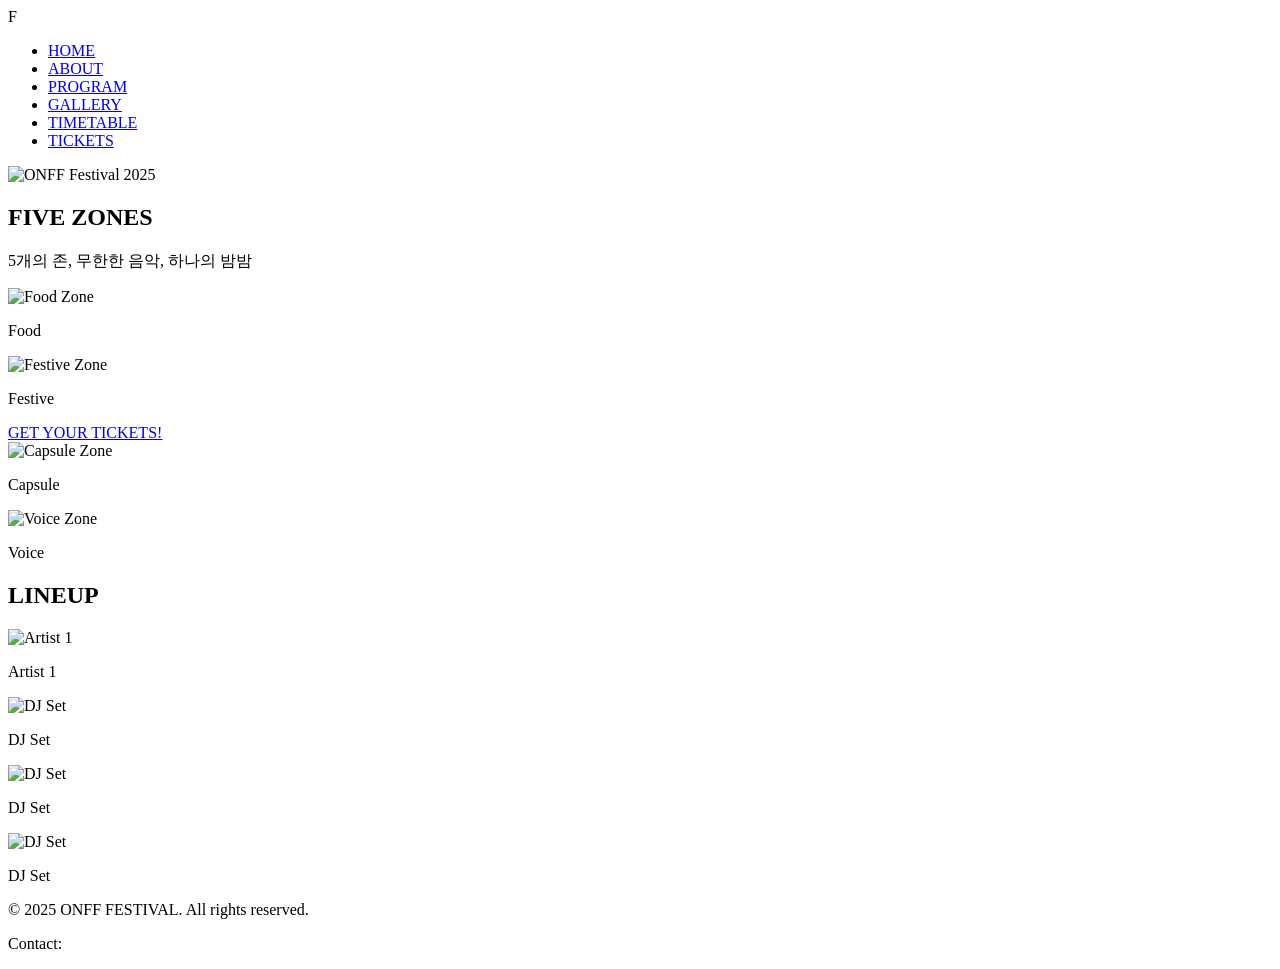
==== index.html @ 1d5b01be "Add files via upload" ====
F<!DOCTYPE html>
<html lang="ko">
<head>
    <meta charset="UTF-8">
    <meta name="viewport" content="width=device-width, initial-scale=1.0">
    <title>2025 ONFF FESTIVAL</title>
    <link rel="stylesheet" href="styles.css">
</head>
<body>
    <!-- Navigation Bar -->
    <nav class="navbar">
        <div class="nav-container">
            <ul class="nav-menu">
                <li><a href="index.html" class="nav-link active">HOME</a></li>
                <li><a href="about.html" class="nav-link">ABOUT</a></li>
                <li><a href="lineup.html" class="nav-link">PROGRAM</a></li>
                <li><a href="gallery.html" class="nav-link">GALLERY</a></li>
                <li><a href="timetable.html" class="nav-link">TIMETABLE</a></li>
                <li><a href="tickets.html" class="nav-link">TICKETS</a></li>
            </ul>
        </div>
    </nav>

    <!-- Hero Section with Big Illustration -->
    <section class="hero-new">
        <div class="hero-background">
            <img src="main-hero.png" alt="ONFF Festival 2025" class="hero-main-image">
        </div>
    </section>

    <!-- Five Zones Section -->
    <section class="five-zones">
        <div class="zones-container">
            <h2 class="zones-title">FIVE ZONES</h2>
            <p class="zones-subtitle">5개의 존, 무한한 음악, 하나의 밤밤</p>
            
            <div class="zones-grid">
                <div class="zone-item">
                    <div class="zone-icon">
                        <img src="images/zone-food.png" alt="Food Zone" class="zone-img">
                    </div>
                    <p class="zone-label">Food</p>
                </div>

                <div class="zone-item">
                    <div class="zone-icon">
                        <img src="images/zone-festive.png" alt="Festive Zone" class="zone-img">
                    </div>
                    <p class="zone-label">Festive</p>
                </div>

                <div class="zone-cta">
                    <a href="tickets.html" class="zone-button">GET YOUR TICKETS!</a>
                </div>

                <div class="zone-item">
                    <div class="zone-icon">
                        <img src="images/zone-capsule.png" alt="Capsule Zone" class="zone-img">
                    </div>
                    <p class="zone-label">Capsule</p>
                </div>

                <div class="zone-item">
                    <div class="zone-icon">
                        <img src="images/zone-voice.png" alt="Voice Zone" class="zone-img">
                    </div>
                    <p class="zone-label">Voice</p>
                </div>
            </div>
        </div>
    </section>

    <!-- Lineup Section -->
    <section class="lineup">
        <div class="lineup-container">
            <h2 class="lineup-title">LINEUP</h2>
            <div class="lineup-grid">
                <div class="lineup-card pink">
                    <div class="card-icon">
                        <img src="images/artist1.png" alt="Artist 1" class="lineup-img">
                    </div>
                    <p class="card-label">Artist 1</p>
                </div>
                
                <div class="lineup-card pink">
                    <div class="card-icon">
                        <img src="images/djset1.png" alt="DJ Set" class="lineup-img">
                    </div>
                    <p class="card-label">DJ Set</p>
                </div>
                
                <div class="lineup-card lime">
                    <div class="card-icon">
                        <img src="images/djset2.png" alt="DJ Set" class="lineup-img">
                    </div>
                    <p class="card-label">DJ Set</p>
                </div>
                
                <div class="lineup-card lime">
                    <div class="card-icon">
                        <img src="images/djset3.png" alt="DJ Set" class="lineup-img">
                    </div>
                    <p class="card-label">DJ Set</p>
                </div>
            </div>
        </div>
    </section>

    <footer class="footer">
        <div class="footer-content">
            <p>&copy; 2025 ONFF FESTIVAL. All rights reserved.</p>
            <p>Contact: <a href="/cdn-cgi/l/email-protection" class="__cf_email__" data-cfemail="afc6c1c9c0efc0c1c9c982c9cad
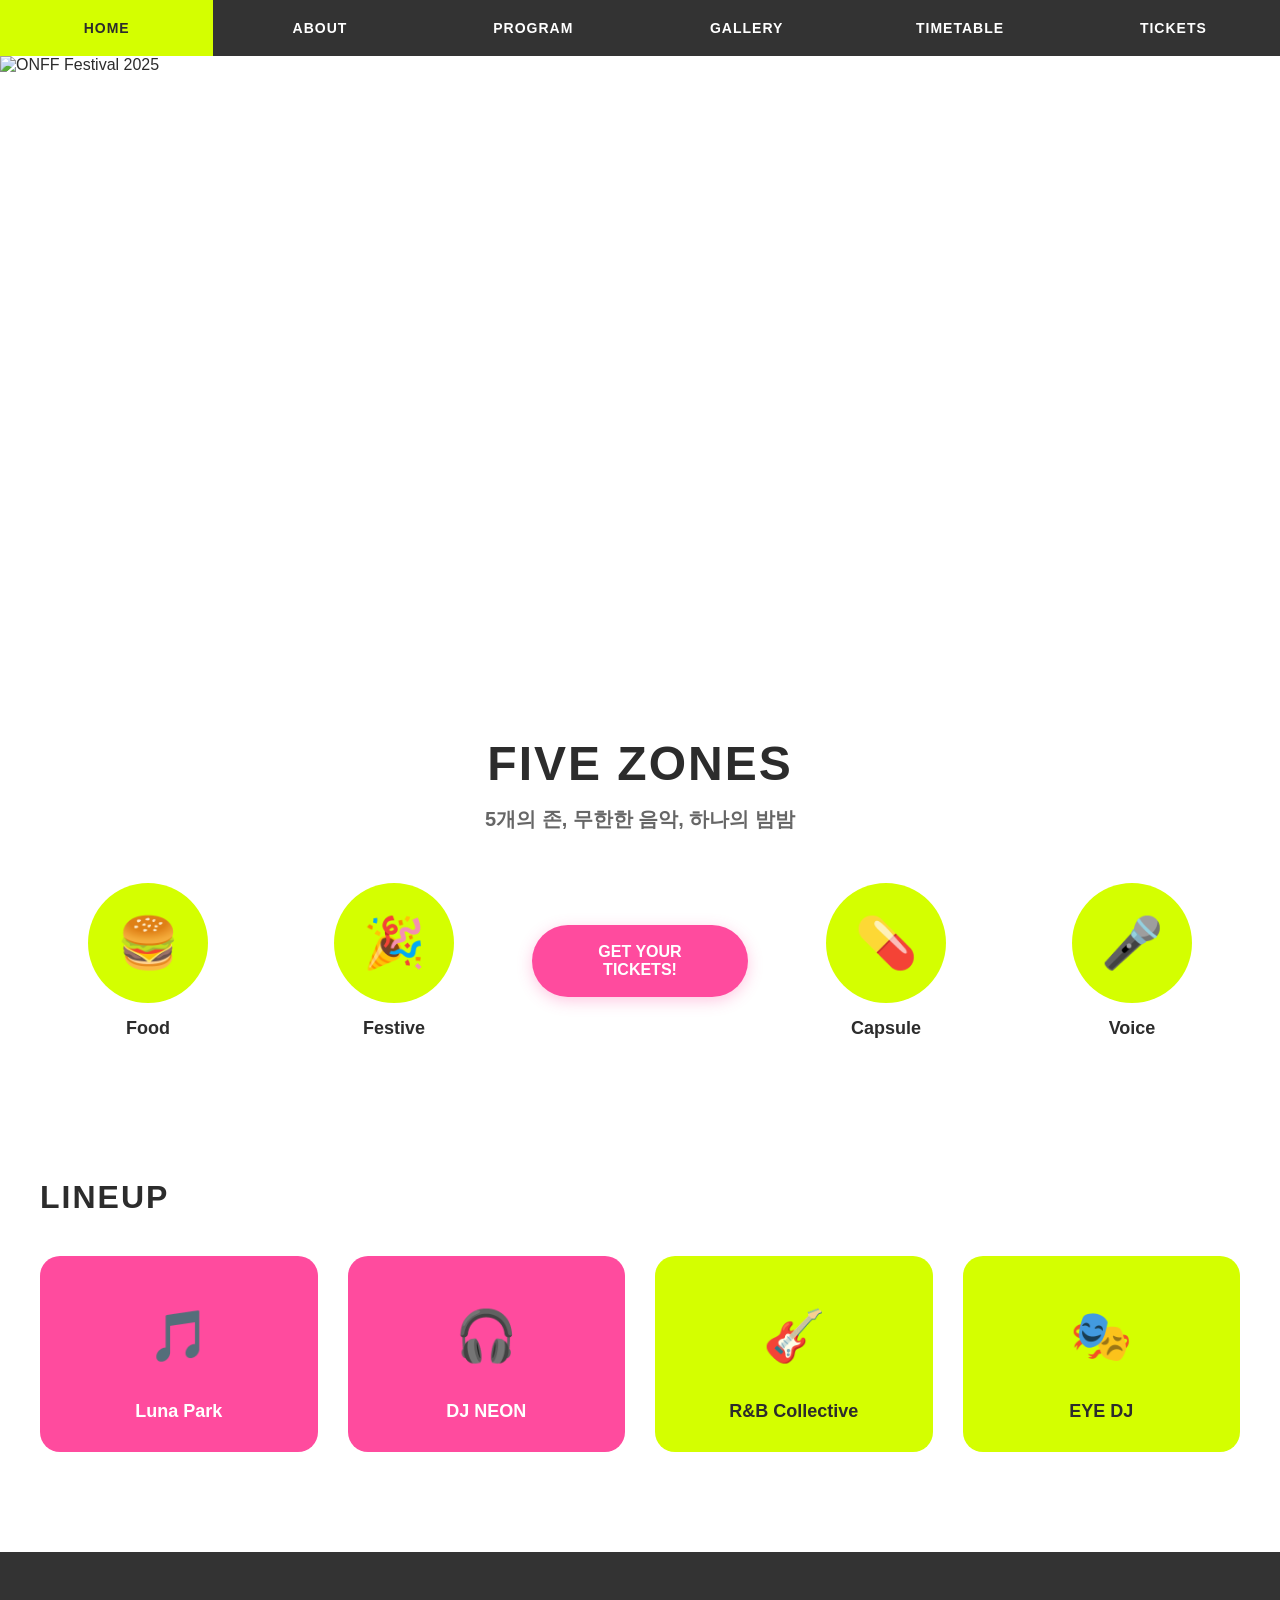
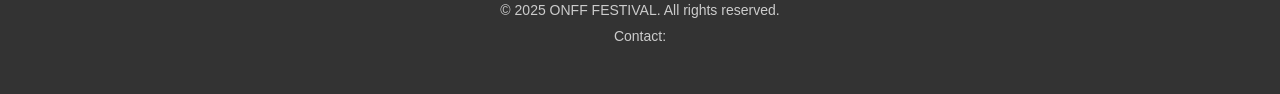
==== commit f21f65b2: "Add files via upload" ====
--- a/index.html
+++ b/index.html
@@ -1,8 +1,8 @@
-F<!DOCTYPE html>
+<!DOCTYPE html>
 <html lang="ko">
 <head>
     <meta charset="UTF-8">
-    <meta name="viewport" content="width=device-width, initial-scale=1.0">
+    <meta name="viewport" content="width=1200, user-scalable=yes">
     <title>2025 ONFF FESTIVAL</title>
     <link rel="stylesheet" href="styles.css">
 </head>
@@ -24,7 +24,7 @@
     <!-- Hero Section with Big Illustration -->
     <section class="hero-new">
         <div class="hero-background">
-            <img src="main-hero.png" alt="ONFF Festival 2025" class="hero-main-image">
+            <img src="images/main-hero.png" alt="ONFF Festival 2025" class="hero-main-image">
         </div>
     </section>
 
@@ -36,16 +36,12 @@
             
             <div class="zones-grid">
                 <div class="zone-item">
-                    <div class="zone-icon">
-                        <img src="images/zone-food.png" alt="Food Zone" class="zone-img">
-                    </div>
+                    <div class="zone-icon-emoji">🍔</div>
                     <p class="zone-label">Food</p>
                 </div>
 
                 <div class="zone-item">
-                    <div class="zone-icon">
-                        <img src="images/zone-festive.png" alt="Festive Zone" class="zone-img">
-                    </div>
+                    <div class="zone-icon-emoji">🎉</div>
                     <p class="zone-label">Festive</p>
                 </div>
 
@@ -54,16 +50,12 @@
                 </div>
 
                 <div class="zone-item">
-                    <div class="zone-icon">
-                        <img src="images/zone-capsule.png" alt="Capsule Zone" class="zone-img">
-                    </div>
+                    <div class="zone-icon-emoji">💊</div>
                     <p class="zone-label">Capsule</p>
                 </div>
 
                 <div class="zone-item">
-                    <div class="zone-icon">
-                        <img src="images/zone-voice.png" alt="Voice Zone" class="zone-img">
-                    </div>
+                    <div class="zone-icon-emoji">🎤</div>
                     <p class="zone-label">Voice</p>
                 </div>
             </div>
@@ -76,31 +68,23 @@
             <h2 class="lineup-title">LINEUP</h2>
             <div class="lineup-grid">
                 <div class="lineup-card pink">
-                    <div class="card-icon">
-                        <img src="images/artist1.png" alt="Artist 1" class="lineup-img">
-                    </div>
-                    <p class="card-label">Artist 1</p>
+                    <div class="card-icon-text">🎵</div>
+                    <p class="card-label">Luna Park</p>
                 </div>
                 
                 <div class="lineup-card pink">
-                    <div class="card-icon">
-                        <img src="images/djset1.png" alt="DJ Set" class="lineup-img">
-                    </div>
-                    <p class="card-label">DJ Set</p>
+                    <div class="card-icon-text">🎧</div>
+                    <p class="card-label">DJ NEON</p>
                 </div>
                 
                 <div class="lineup-card lime">
-                    <div class="card-icon">
-                        <img src="images/djset2.png" alt="DJ Set" class="lineup-img">
-                    </div>
-                    <p class="card-label">DJ Set</p>
+                    <div class="card-icon-text">🎸</div>
+                    <p class="card-label">R&B Collective</p>
                 </div>
                 
                 <div class="lineup-card lime">
-                    <div class="card-icon">
-                        <img src="images/djset3.png" alt="DJ Set" class="lineup-img">
-                    </div>
-                    <p class="card-label">DJ Set</p>
+                    <div class="card-icon-text">🎭</div>
+                    <p class="card-label">EYE DJ</p>
                 </div>
             </div>
         </div>
--- a/styles.css
+++ b/styles.css
@@ -0,0 +1,1343 @@
+* {
+    margin: 0;
+    padding: 0;
+    box-sizing: border-box;
+}
+
+html {
+    overflow-x: auto;
+    overflow-y: auto;
+}
+
+:root {
+    --lime-green: #D4FF00;
+    --hot-pink: #FF4B9E;
+    --dark-bg: #3a3a3a;
+    --black: #2c2c2c;
+    --white: #ffffff;
+    --gray: #f8f8f8;
+    --nav-dark: #333333;
+}
+
+body {
+    font-family: 'Arial', sans-serif;
+    background-color: #ebebeb;
+    color: var(--black);
+}
+
+/* Navigation Bar */
+.navbar {
+    background-color: var(--nav-dark);
+    padding: 0;
+    position: sticky;
+    top: 0;
+    z-index: 1000;
+}
+
+.nav-container {
+    max-width: 1400px;
+    margin: 0 auto;
+}
+
+.nav-menu {
+    display: flex;
+    list-style: none;
+    justify-content: center;
+    gap: 0;
+    flex-wrap: nowrap;
+}
+
+.nav-menu li {
+    flex: 1;
+    text-align: center;
+    white-space: nowrap;
+}
+
+.nav-link {
+    display: block;
+    color: var(--white);
+    text-decoration: none;
+    padding: 20px 30px;
+    font-weight: 600;
+    font-size: 14px;
+    letter-spacing: 1px;
+    transition: all 0.3s ease;
+    background-color: var(--nav-dark);
+}
+
+.nav-link:hover {
+    background-color: var(--dark-bg);
+}
+
+.nav-link.active {
+    background-color: var(--lime-green);
+    color: var(--black);
+}
+
+/* Hero Section */
+.hero {
+    background-color: var(--white);
+    padding: 80px 40px;
+}
+
+/* New Hero Section with Big Illustration */
+.hero-new {
+    width: 100%;
+    min-height: 600px;
+    background-color: var(--white);
+    position: relative;
+    overflow: hidden;
+}
+
+.hero-background {
+    width: 100%;
+    height: 100%;
+    display: flex;
+    align-items: center;
+    justify-content: center;
+}
+
+.hero-main-image {
+    width: 100%;
+    height: auto;
+    max-height: 800px;
+    object-fit: cover;
+    display: block;
+}
+
+/* Five Zones Section */
+.five-zones {
+    background-color: var(--white);
+    padding: 80px 40px;
+}
+
+.zones-container {
+    max-width: 1200px;
+    margin: 0 auto;
+    text-align: center;
+}
+
+.zones-title {
+    font-size: 48px;
+    font-weight: 900;
+    color: var(--black);
+    margin-bottom: 15px;
+    text-transform: uppercase;
+    letter-spacing: 2px;
+}
+
+.zones-subtitle {
+    font-size: 20px;
+    color: #666;
+    margin-bottom: 50px;
+    font-weight: 600;
+}
+
+.zones-grid {
+    display: grid;
+    grid-template-columns: repeat(5, 1fr);
+    gap: 30px;
+    align-items: center;
+}
+
+.zone-item {
+    display: flex;
+    flex-direction: column;
+    align-items: center;
+    gap: 15px;
+}
+
+.zone-icon {
+    width: 120px;
+    height: 120px;
+    background-color: var(--lime-green);
+    border-radius: 50%;
+    display: flex;
+    align-items: center;
+    justify-content: center;
+    padding: 20px;
+    transition: transform 0.3s ease;
+}
+
+.zone-icon:hover {
+    transform: scale(1.1);
+}
+
+.zone-icon-emoji {
+    width: 120px;
+    height: 120px;
+    background-color: var(--lime-green);
+    border-radius: 50%;
+    display: flex;
+    align-items: center;
+    justify-content: center;
+    font-size: 50px;
+    transition: transform 0.3s ease;
+}
+
+.zone-icon-emoji:hover {
+    transform: scale(1.1) rotate(10deg);
+}
+
+.zone-img {
+    width: 100%;
+    height: 100%;
+    object-fit: contain;
+}
+
+.zone-label {
+    font-size: 18px;
+    font-weight: 700;
+    color: var(--black);
+    text-transform: capitalize;
+}
+
+.zone-cta {
+    display: flex;
+    align-items: center;
+    justify-content: center;
+}
+
+.zone-button {
+    background-color: var(--hot-pink);
+    color: var(--white);
+    padding: 18px 35px;
+    border-radius: 50px;
+    font-size: 16px;
+    font-weight: 800;
+    text-transform: uppercase;
+    text-decoration: none;
+    transition: all 0.3s ease;
+    box-shadow: 0 4px 15px rgba(255, 75, 158, 0.3);
+}
+
+.zone-button:hover {
+    background-color: #ff3388;
+    transform: translateY(-3px);
+    box-shadow: 0 6px 20px rgba(255, 75, 158, 0.4);
+}
+
+.hero-container {
+    max-width: 1400px;
+    margin: 0 auto;
+    display: grid;
+    grid-template-columns: 1fr 1fr;
+    gap: 60px;
+    align-items: start;
+}
+
+.hero-content {
+    padding-right: 40px;
+}
+
+.hero-title {
+    font-size: 72px;
+    font-weight: 900;
+    color: var(--lime-green);
+    line-height: 1.1;
+    margin-bottom: 30px;
+    text-transform: uppercase;
+    letter-spacing: -2px;
+}
+
+.hero-description {
+    font-size: 16px;
+    line-height: 1.8;
+    color: #888;
+    max-width: 500px;
+}
+
+.hero-poster {
+    display: flex;
+    flex-direction: column;
+    gap: 20px;
+}
+
+.poster-card {
+    background-color: var(--hot-pink);
+    border-radius: 20px;
+    padding: 40px;
+    display: flex;
+    flex-direction: column;
+    align-items: center;
+    gap: 20px;
+}
+
+.poster-image {
+    width: 150px;
+    height: 150px;
+    display: flex;
+    align-items: center;
+    justify-content: center;
+}
+
+.poster-img {
+    width: 100%;
+    height: 100%;
+    object-fit: contain;
+}
+
+.poster-text {
+    text-align: center;
+    color: var(--white);
+}
+
+.poster-date {
+    font-size: 16px;
+    line-height: 1.6;
+    font-weight: 600;
+}
+
+.ticket-button {
+    background-color: var(--hot-pink);
+    color: var(--white);
+    border: none;
+    padding: 18px 40px;
+    border-radius: 50px;
+    font-size: 14px;
+    font-weight: 700;
+    cursor: pointer;
+    transition: all 0.3s ease;
+    text-transform: uppercase;
+    letter-spacing: 0.5px;
+    box-shadow: 0 4px 15px rgba(255, 75, 158, 0.3);
+}
+
+.ticket-button:hover {
+    background-color: #ff3388;
+    transform: translateY(-2px);
+    box-shadow: 0 6px 20px rgba(255, 75, 158, 0.4);
+}
+
+/* Lineup Section */
+.lineup {
+    background-color: var(--white);
+    padding: 60px 40px 100px;
+}
+
+.lineup-container {
+    max-width: 1400px;
+    margin: 0 auto;
+}
+
+.lineup-title {
+    font-size: 32px;
+    font-weight: 900;
+    color: var(--black);
+    margin-bottom: 40px;
+    text-transform: uppercase;
+    letter-spacing: 2px;
+}
+
+.lineup-grid {
+    display: grid;
+    grid-template-columns: repeat(4, 1fr);
+    gap: 30px;
+}
+
+.lineup-card {
+    border-radius: 20px;
+    padding: 30px 25px;
+    display: flex;
+    flex-direction: column;
+    align-items: center;
+    gap: 15px;
+    transition: transform 0.3s ease;
+    cursor: pointer;
+}
+
+.lineup-card:hover {
+    transform: translateY(-10px);
+}
+
+.lineup-card.pink {
+    background-color: var(--hot-pink);
+}
+
+.lineup-card.lime {
+    background-color: var(--lime-green);
+}
+
+.card-icon {
+    width: 100px;
+    height: 100px;
+    display: flex;
+    align-items: center;
+    justify-content: center;
+    overflow: hidden;
+}
+
+.card-icon-text {
+    width: 100px;
+    height: 100px;
+    display: flex;
+    align-items: center;
+    justify-content: center;
+    font-size: 50px;
+}
+
+.lineup-img {
+    width: 100%;
+    height: 100%;
+    object-fit: contain;
+}
+
+.card-label {
+    font-size: 18px;
+    font-weight: 700;
+    text-transform: capitalize;
+}
+
+.lineup-card.pink .card-label {
+    color: var(--white);
+}
+
+.lineup-card.lime .card-label {
+    color: var(--black);
+}
+
+/* Responsive Design - DISABLED for consistent layout across all devices */
+/* 
+@media (max-width: 1024px) {
+    .hero-container {
+        grid-template-columns: 1fr;
+        gap: 40px;
+    }
+    
+    .hero-content {
+        padding-right: 0;
+    }
+    
+    .lineup-grid {
+        grid-template-columns: repeat(2, 1fr);
+    }
+
+    .zones-grid {
+        grid-template-columns: repeat(3, 1fr);
+        gap: 40px 20px;
+    }
+
+    .zone-cta {
+        grid-column: 1 / -1;
+    }
+
+    .ticket-grid {
+        grid-template-columns: repeat(2, 1fr);
+    }
+
+    .gallery-grid {
+        grid-template-columns: repeat(2, 1fr);
+    }
+}
+
+@media (max-width: 768px) {
+    .nav-menu {
+        flex-wrap: wrap;
+    }
+    
+    .nav-link {
+        padding: 15px 15px;
+        font-size: 11px;
+    }
+    
+    .hero-title {
+        font-size: 48px;
+    }
+
+    .hero-main-image {
+        max-height: 400px;
+    }
+
+    .zones-title {
+        font-size: 36px;
+    }
+
+    .zones-subtitle {
+        font-size: 16px;
+    }
+
+    .zones-grid {
+        grid-template-columns: repeat(2, 1fr);
+        gap: 30px;
+    }
+
+    .zone-icon {
+        width: 100px;
+        height: 100px;
+    }
+
+    .zone-cta {
+        grid-column: 1 / -1;
+    }
+    
+    .lineup-grid {
+        grid-template-columns: 1fr;
+    }
+
+    .ticket-grid {
+        grid-template-columns: 1fr;
+    }
+
+    .gallery-grid {
+        grid-template-columns: 1fr;
+    }
+
+    .info-grid {
+        grid-template-columns: 1fr;
+    }
+}
+
+@media (max-width: 480px) {
+    .hero {
+        padding: 40px 20px;
+    }
+    
+    .lineup {
+        padding: 40px 20px;
+    }
+    
+    .hero-title {
+        font-size: 36px;
+    }
+
+    .hero-main-image {
+        max-height: 300px;
+    }
+
+    .five-zones {
+        padding: 40px 20px;
+    }
+
+    .zones-title {
+        font-size: 28px;
+    }
+
+    .zones-grid {
+        grid-template-columns: 1fr;
+    }
+
+    .zone-icon {
+        width: 80px;
+        height: 80px;
+    }
+
+    .content-section {
+        padding: 40px 20px;
+    }
+}
+*/
+
+/* Fixed layout for all screen sizes */
+body {
+    min-width: 1200px;
+}
+
+.content-container,
+.hero-container,
+.lineup-container,
+.zones-container {
+    min-width: 1200px;
+}
+
+/* Content Pages Styles */
+.content-section {
+    background-color: var(--white);
+    padding: 80px 40px;
+    min-height: calc(100vh - 200px);
+}
+
+.content-container {
+    max-width: 1200px;
+    margin: 0 auto;
+}
+
+.page-title {
+    font-size: 56px;
+    font-weight: 900;
+    color: var(--lime-green);
+    text-align: center;
+    margin-bottom: 60px;
+    text-transform: uppercase;
+    letter-spacing: 2px;
+}
+
+/* About Page */
+.about-content {
+    display: flex;
+    flex-direction: column;
+    gap: 30px;
+}
+
+.about-box {
+    background-color: #f8f8f8;
+    padding: 40px;
+    border-radius: 20px;
+}
+
+.about-box.pink-box {
+    background-color: var(--hot-pink);
+    color: var(--white);
+}
+
+.about-box.lime-box {
+    background-color: var(--lime-green);
+    color: var(--black);
+}
+
+.section-subtitle {
+    font-size: 28px;
+    font-weight: 800;
+    margin-bottom: 20px;
+    text-transform: uppercase;
+}
+
+.section-text {
+    font-size: 16px;
+    line-height: 1.8;
+}
+
+.about-vision {
+    margin-top: 40px;
+    text-align: center;
+    padding: 60px 40px;
+    background: linear-gradient(135deg, var(--lime-green), var(--hot-pink));
+    border-radius: 20px;
+    color: var(--white);
+}
+
+/* Lineup Page */
+.lineup-schedule {
+    margin-top: 40px;
+}
+
+.schedule-title {
+    font-size: 32px;
+    font-weight: 800;
+    color: var(--black);
+    margin: 60px 0 30px 0;
+    padding-bottom: 15px;
+    border-bottom: 3px solid var(--lime-green);
+}
+
+.artist-detail {
+    display: grid;
+    grid-template-columns: 200px 1fr;
+    gap: 40px;
+    margin-bottom: 40px;
+    padding: 30px;
+    border-radius: 20px;
+    background-color: #f8f8f8;
+}
+
+.artist-detail.pink-detail {
+    border-left: 5px solid var(--hot-pink);
+}
+
+.artist-detail.lime-detail {
+    border-left: 5px solid var(--lime-green);
+}
+
+.artist-image-placeholder {
+    width: 200px;
+    height: 200px;
+    background-color: #e0e0e0;
+    border-radius: 15px;
+    display: flex;
+    align-items: center;
+    justify-content: center;
+    overflow: hidden;
+}
+
+.artist-emoji {
+    font-size: 80px;
+}
+
+.artist-img {
+    width: 100%;
+    height: 100%;
+    object-fit: cover;
+}
+
+.artist-name {
+    font-size: 28px;
+    font-weight: 900;
+    color: var(--black);
+    margin-bottom: 10px;
+}
+
+.artist-type {
+    font-size: 14px;
+    font-weight: 700;
+    color: var(--hot-pink);
+    margin-bottom: 5px;
+    text-transform: uppercase;
+}
+
+.artist-time {
+    font-size: 16px;
+    font-weight: 600;
+    color: #666;
+    margin-bottom: 15px;
+}
+
+.artist-description {
+    font-size: 15px;
+    line-height: 1.7;
+    color: #555;
+}
+
+.workshop-section {
+    margin-top: 80px;
+    padding: 40px;
+    background-color: #f8f8f8;
+    border-radius: 20px;
+}
+
+.workshop-grid {
+    display: grid;
+    grid-template-columns: repeat(2, 1fr);
+    gap: 20px;
+    margin-top: 30px;
+}
+
+.workshop-card {
+    background-color: var(--white);
+    padding: 25px;
+    border-radius: 15px;
+    border: 2px solid var(--lime-green);
+}
+
+.workshop-card h4 {
+    font-size: 18px;
+    font-weight: 800;
+    color: var(--black);
+    margin-bottom: 10px;
+}
+
+.workshop-time {
+    font-size: 14px;
+    color: var(--hot-pink);
+    font-weight: 600;
+    margin-bottom: 10px;
+}
+
+.workshop-card p {
+    font-size: 14px;
+    line-height: 1.6;
+    color: #666;
+}
+
+/* Tickets Page */
+.tickets-intro {
+    text-align: center;
+    margin-bottom: 60px;
+}
+
+.intro-text {
+    font-size: 18px;
+    line-height: 1.8;
+    color: #666;
+    max-width: 800px;
+    margin: 0 auto;
+}
+
+.ticket-grid {
+    display: grid;
+    grid-template-columns: repeat(2, 1fr);
+    gap: 30px;
+    margin-bottom: 60px;
+}
+
+.ticket-card {
+    background-color: #f8f8f8;
+    border-radius: 20px;
+    padding: 40px;
+    position: relative;
+    transition: transform 0.3s ease, box-shadow 0.3s ease;
+}
+
+.ticket-card:hover {
+    transform: translateY(-10px);
+    box-shadow: 0 10px 30px rgba(0,0,0,0.1);
+}
+
+.ticket-card.lime-ticket {
+    border: 3px solid var(--lime-green);
+}
+
+.ticket-card.pink-ticket {
+    border: 3px solid var(--hot-pink);
+}
+
+.ticket-card.premium-ticket {
+    background: linear-gradient(135deg, #fff, #f0f0f0);
+    border: 3px solid var(--lime-green);
+}
+
+.ticket-card.vip-ticket {
+    background: linear-gradient(135deg, #2c2c2c, #1a1a1a);
+    color: var(--white);
+    border: 3px solid var(--hot-pink);
+}
+
+.ticket-badge {
+    position: absolute;
+    top: 20px;
+    right: 20px;
+    background-color: var(--lime-green);
+    color: var(--black);
+    padding: 8px 20px;
+    border-radius: 20px;
+    font-weight: 800;
+    font-size: 12px;
+}
+
+.ticket-badge.vip-badge {
+    background-color: var(--hot-pink);
+    color: var(--white);
+}
+
+.ticket-header {
+    margin-bottom: 20px;
+}
+
+.ticket-name {
+    font-size: 28px;
+    font-weight: 900;
+    margin-bottom: 5px;
+}
+
+.ticket-date {
+    font-size: 14px;
+    color: #888;
+    font-weight: 600;
+}
+
+.vip-ticket .ticket-date {
+    color: #ccc;
+}
+
+.ticket-price {
+    margin-bottom: 25px;
+    padding-bottom: 25px;
+    border-bottom: 2px solid #ddd;
+}
+
+.vip-ticket .ticket-price {
+    border-bottom: 2px solid #444;
+}
+
+.price-original {
+    display: block;
+    font-size: 18px;
+    color: #999;
+    text-decoration: line-through;
+    margin-bottom: 5px;
+}
+
+.price-amount {
+    font-size: 36px;
+    font-weight: 900;
+    color: var(--hot-pink);
+}
+
+.vip-ticket .price-amount {
+    color: var(--lime-green);
+}
+
+.ticket-features {
+    list-style: none;
+    padding: 0;
+    margin-bottom: 30px;
+}
+
+.ticket-features li {
+    padding: 10px 0;
+    font-size: 15px;
+    color: #555;
+}
+
+.vip-ticket .ticket-features li {
+    color: #ddd;
+}
+
+.buy-ticket-btn {
+    width: 100%;
+    padding: 18px;
+    background-color: var(--lime-green);
+    color: var(--black);
+    border: none;
+    border-radius: 50px;
+    font-size: 16px;
+    font-weight: 800;
+    cursor: pointer;
+    transition: all 0.3s ease;
+    text-transform: uppercase;
+}
+
+.buy-ticket-btn:hover {
+    background-color: #b8e600;
+    transform: scale(1.05);
+}
+
+.buy-ticket-btn.premium-btn {
+    background-color: var(--hot-pink);
+    color: var(--white);
+}
+
+.buy-ticket-btn.premium-btn:hover {
+    background-color: #ff3388;
+}
+
+.buy-ticket-btn.vip-btn {
+    background-color: var(--hot-pink);
+    color: var(--white);
+}
+
+.buy-ticket-btn.vip-btn:hover {
+    background-color: var(--lime-green);
+    color: var(--black);
+}
+
+.ticket-info {
+    margin-top: 80px;
+}
+
+.info-grid {
+    display: grid;
+    grid-template-columns: repeat(2, 1fr);
+    gap: 30px;
+    margin-top: 30px;
+}
+
+.info-box {
+    background-color: #f8f8f8;
+    padding: 30px;
+    border-radius: 15px;
+}
+
+.info-box h4 {
+    font-size: 20px;
+    font-weight: 800;
+    color: var(--black);
+    margin-bottom: 15px;
+}
+
+.info-box p {
+    font-size: 15px;
+    line-height: 1.7;
+    color: #666;
+}
+
+.notice-section {
+    margin-top: 60px;
+    background-color: #fff8e6;
+    padding: 40px;
+    border-radius: 15px;
+    border-left: 5px solid var(--lime-green);
+}
+
+.notice-section h3 {
+    font-size: 22px;
+    font-weight: 800;
+    color: var(--black);
+    margin-bottom: 20px;
+}
+
+.notice-list {
+    list-style: none;
+    padding: 0;
+}
+
+.notice-list li {
+    padding: 10px 0;
+    padding-left: 25px;
+    position: relative;
+    font-size: 14px;
+    line-height: 1.7;
+    color: #555;
+}
+
+.notice-list li:before {
+    content: "•";
+    position: absolute;
+    left: 0;
+    color: var(--hot-pink);
+    font-size: 20px;
+}
+
+/* Gallery Page */
+.gallery-intro {
+    text-align: center;
+    margin-bottom: 60px;
+}
+
+.gallery-section-title {
+    margin: 60px 0 30px 0;
+}
+
+.gallery-section-title h2 {
+    font-size: 32px;
+    font-weight: 900;
+    color: var(--black);
+    text-align: center;
+    padding-bottom: 15px;
+    border-bottom: 3px solid var(--lime-green);
+}
+
+.gallery-grid {
+    display: grid;
+    grid-template-columns: repeat(4, 1fr);
+    gap: 20px;
+    margin-bottom: 60px;
+}
+
+.gallery-item {
+    position: relative;
+    border-radius: 15px;
+    overflow: hidden;
+    aspect-ratio: 1;
+}
+
+.gallery-item.pink-bg {
+    background-color: var(--hot-pink);
+}
+
+.gallery-item.lime-bg {
+    background-color: var(--lime-green);
+}
+
+.gallery-placeholder {
+    width: 100%;
+    height: 100%;
+    position: relative;
+    display: flex;
+    align-items: center;
+    justify-content: center;
+    background-color: #e0e0e0;
+}
+
+.gallery-placeholder.gray-bg {
+    background-color: #f0f0f0;
+}
+
+.gallery-text {
+    color: var(--white);
+    font-size: 20px;
+    font-weight: 800;
+    text-align: center;
+    line-height: 1.5;
+    padding: 20px;
+}
+
+.gallery-text-dark {
+    color: var(--black);
+    font-size: 20px;
+    font-weight: 800;
+    text-align: center;
+    line-height: 1.5;
+    padding: 20px;
+}
+
+.gallery-img {
+    width: 100%;
+    height: 100%;
+    object-fit: cover;
+}
+
+.gallery-overlay {
+    position: absolute;
+    bottom: 0;
+    left: 0;
+    right: 0;
+    background: linear-gradient(transparent, rgba(0,0,0,0.8));
+    padding: 20px;
+    opacity: 0;
+    transition: opacity 0.3s ease;
+}
+
+.gallery-item:hover .gallery-overlay {
+    opacity: 1;
+}
+
+.gallery-caption {
+    color: var(--white);
+    font-size: 14px;
+    font-weight: 600;
+    text-align: center;
+}
+
+.video-section {
+    margin: 80px 0;
+    text-align: center;
+}
+
+.video-placeholder {
+    background-color: #f8f8f8;
+    border-radius: 20px;
+    padding: 80px 40px;
+    margin-top: 30px;
+    border: 3px dashed #ddd;
+}
+
+.video-text {
+    font-size: 18px;
+    line-height: 1.8;
+    color: #666;
+}
+
+.social-section {
+    margin-top: 80px;
+    text-align: center;
+    padding: 60px 40px;
+    background: linear-gradient(135deg, var(--lime-green), var(--hot-pink));
+    border-radius: 20px;
+    color: var(--white);
+}
+
+.social-text {
+    font-size: 18px;
+    line-height: 1.8;
+    margin: 30px 0;
+}
+
+.social-links {
+    display: flex;
+    gap: 20px;
+    justify-content: center;
+    margin-top: 30px;
+}
+
+.social-btn {
+    padding: 15px 40px;
+    background-color: var(--white);
+    color: var(--black);
+    text-decoration: none;
+    border-radius: 50px;
+    font-weight: 800;
+    font-size: 16px;
+    transition: all 0.3s ease;
+}
+
+.social-btn:hover {
+    background-color: var(--black);
+    color: var(--white);
+    transform: scale(1.05);
+}
+
+/* Footer */
+.footer {
+    background-color: var(--nav-dark);
+    color: var(--white);
+    padding: 40px 20px;
+    text-align: center;
+}
+
+.footer-content {
+    max-width: 1200px;
+    margin: 0 auto;
+}
+
+.footer-content p {
+    margin: 10px 0;
+    font-size: 14px;
+    color: #ccc;
+}
+
+/* Timetable Page */
+.timetable-intro {
+    text-align: center;
+    margin-bottom: 60px;
+}
+
+.timetable-day {
+    margin-bottom: 80px;
+}
+
+.day-title {
+    font-size: 36px;
+    font-weight: 900;
+    color: var(--black);
+    margin-bottom: 40px;
+    padding-bottom: 15px;
+    border-bottom: 4px solid var(--lime-green);
+}
+
+.time-schedule {
+    display: flex;
+    flex-direction: column;
+    gap: 20px;
+}
+
+.time-block {
+    display: grid;
+    grid-template-columns: 200px 1fr;
+    gap: 30px;
+    background-color: #f8f8f8;
+    padding: 25px;
+    border-radius: 15px;
+    transition: transform 0.3s ease;
+}
+
+.time-block:hover {
+    transform: translateX(10px);
+}
+
+.time-label {
+    font-size: 18px;
+    font-weight: 800;
+    padding: 15px 20px;
+    border-radius: 10px;
+    text-align: center;
+    display: flex;
+    align-items: center;
+    justify-content: center;
+}
+
+.lime-time {
+    background-color: var(--lime-green);
+    color: var(--black);
+}
+
+.pink-time {
+    background-color: var(--hot-pink);
+    color: var(--white);
+}
+
+.time-content h3 {
+    font-size: 22px;
+    font-weight: 800;
+    color: var(--black);
+    margin-bottom: 10px;
+}
+
+.time-content p {
+    font-size: 15px;
+    line-height: 1.7;
+    color: #666;
+    margin: 5px 0;
+}
+
+.time-content strong {
+    color: var(--black);
+}
+
+.highlight-event {
+    background: linear-gradient(135deg, rgba(212, 255, 0, 0.1), rgba(255, 75, 158, 0.1));
+    padding: 15px;
+    border-radius: 10px;
+    margin: -15px;
+}
+
+.highlight-event h3 {
+    color: var(--hot-pink);
+}
+
+.timetable-notice {
+    background-color: #fff8e6;
+    padding: 40px;
+    border-radius: 15px;
+    border-left: 5px solid var(--lime-green);
+    margin-top: 60px;
+}
+
+.timetable-notice h3 {
+    font-size: 22px;
+    font-weight: 800;
+    color: var(--black);
+    margin-bottom: 20px;
+}
+
+.timetable-notice ul {
+    list-style: none;
+    padding: 0;
+}
+
+.timetable-notice li {
+    padding: 10px 0;
+    padding-left: 25px;
+    position: relative;
+    font-size: 15px;
+    line-height: 1.7;
+    color: #555;
+}
+
+.timetable-notice li:before {
+    content: "•";
+    position: absolute;
+    left: 0;
+    color: var(--hot-pink);
+    font-size: 20px;
+}
+
+.zone-map-section {
+    margin-top: 80px;
+    text-align: center;
+}
+
+.zone-map-placeholder {
+    background-color: #f8f8f8;
+    padding: 40px;
+    border-radius: 20px;
+    margin: 30px 0;
+    min-height: 400px;
+    display: flex;
+    align-items: center;
+    justify-content: center;
+}
+
+.zone-map-img {
+    width: 100%;
+    max-width: 800px;
+    height: auto;
+}
+
+.zone-legend {
+    display: flex;
+    justify-content: center;
+    gap: 30px;
+    flex-wrap: wrap;
+    margin-top: 20px;
+}
+
+.legend-item {
+    display: flex;
+    align-items: center;
+    gap: 10px;
+    font-size: 15px;
+    font-weight: 600;
+}
+
+.legend-color {
+    width: 20px;
+    height: 20px;
+    border-radius: 4px;
+    display: inline-block;
+}
+
+/* Responsive for Timetable - DISABLED */
+/*
+@media (max-width: 768px) {
+    .time-block {
+        grid-template-columns: 1fr;
+        gap: 15px;
+    }
+
+    .time-label {
+        font-size: 16px;
+        padding: 12px 15px;
+    }
+
+    .day-title {
+        font-size: 28px;
+    }
+
+    .zone-legend {
+        gap: 15px;
+    }
+
+    .legend-item {
+        font-size: 13px;
+    }
+}
+*/
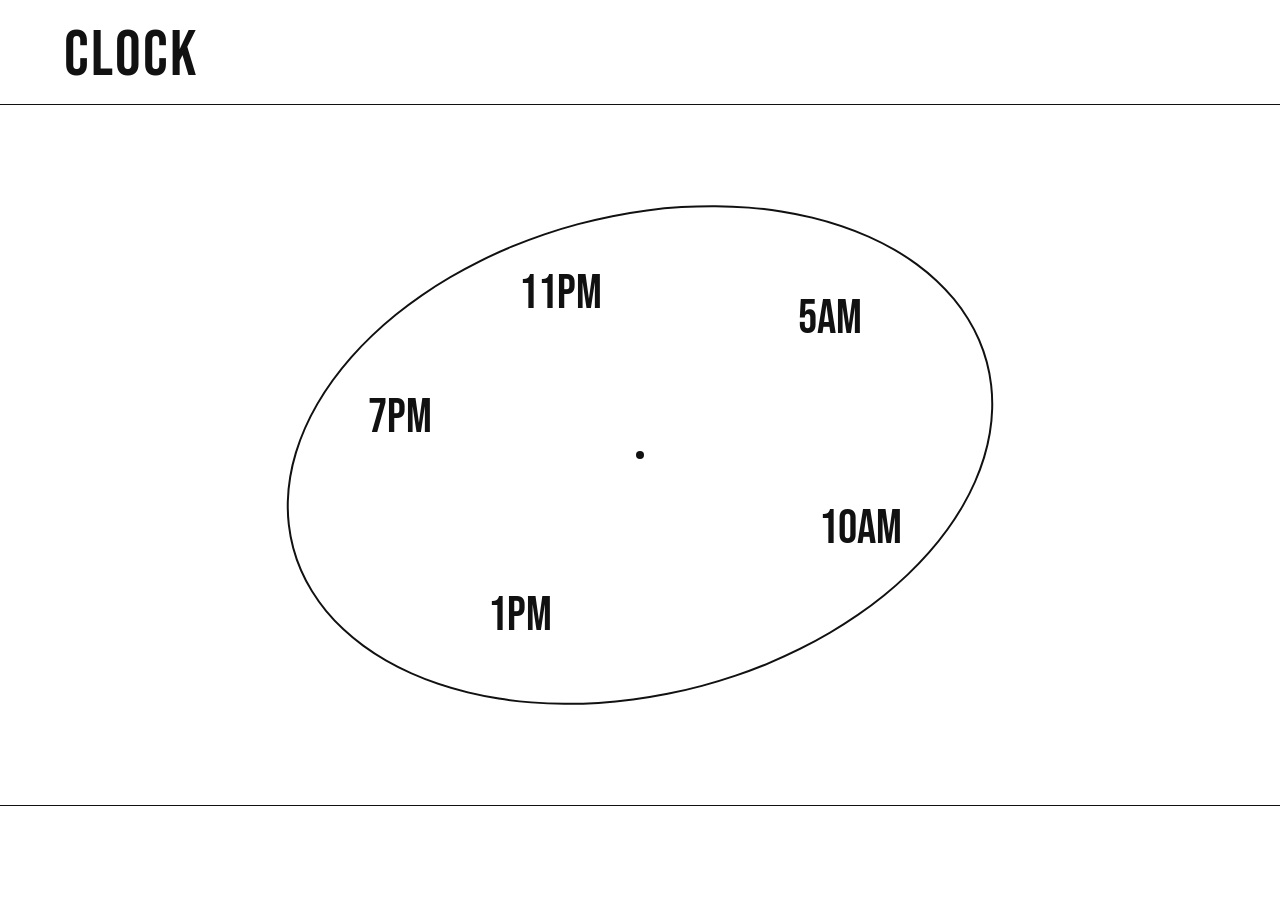
==== commit a0f47179: "Add files via upload" ====
--- a/index.html
+++ b/index.html
@@ -1,96 +1,470 @@
 <!DOCTYPE html>
 <html lang="ko">
 <head>
-    <meta charset="UTF-8">
-    <meta name="viewport" content="width=1200, user-scalable=yes">
-    <title>2025 ONFF FESTIVAL</title>
-    <link rel="stylesheet" href="styles.css">
+  <meta charset="UTF-8"/>
+  <meta name="viewport" content="width=device-width, initial-scale=1.0"/>
+  <title>CLOCKED</title>
+  <link href="https://fonts.googleapis.com/css2?family=Bebas+Neue&family=Noto+Sans+KR:wght@300;400&family=DM+Mono:wght@400&display=swap" rel="stylesheet"/>
+  <style>
+    * { margin:0; padding:0; box-sizing:border-box; }
+
+    body {
+      background: #fff;
+      color: #111;
+      font-family: 'Noto Sans KR', sans-serif;
+      overflow-x: hidden;
+    }
+
+    .header {
+      padding: 24px 5vw 16px;
+      border-bottom: 1px solid #111;
+    }
+    .header-title {
+      font-family: 'Bebas Neue', sans-serif;
+      font-size: clamp(36px, 6.4vw, 64px);
+      letter-spacing: 2px;
+      line-height: 1;
+    }
+
+    /* ── CLOCK AREA ── */
+    /* ── RESPONSIVE ── */
+    html, body { max-width: 100%; }
+
+    .clock-wrap {
+      position: relative;
+      width: min(1000px, 100vw);
+      height: min(620px, 62vw);
+      margin: 40px auto;
+    }
+
+    .clock-face {
+      position: absolute;
+      left: 50%;
+      top: 50%;
+      width: min(720px, 72vw);
+      height: min(480px, 48vw);
+      transform: translate(-50%, -50%) rotate(-15deg);
+      border-radius: 50%;
+      border: 2px solid #111;
+    }
+
+    .clock-center {
+      position: absolute;
+      width: 8px;
+      height: 8px;
+      background: #111;
+      border-radius: 50%;
+      top: 50%;
+      left: 50%;
+      transform: translate(-50%, -50%);
+      z-index: 10;
+    }
+
+    /* time buttons — positioned relative to 900×500 wrap */
+    .time-btn {
+      position: absolute;
+      cursor: pointer;
+      text-align: center;
+      transform: translate(-50%, -50%);
+      z-index: 5;
+    }
+    .time-btn .num {
+      font-family: 'Bebas Neue', sans-serif;
+      font-size: clamp(24px, 4.8vw, 48px);
+      color: #111;
+      display: block;
+      transition: color 0.15s;
+      line-height: 1;
+    }
+    .time-btn:hover .num { color: #999; }
+    .time-btn.active .num { color: #0000ff; }
+
+    /* ── CLOCK IMAGES (placed near each time) ── */
+    .clock-img {
+      position: absolute;
+      width: min(110px, 11vw);
+      height: min(80px, 8vw);
+      display: none;
+      animation: popin 0.3s ease;
+      z-index: 4;
+    }
+    .clock-img.placed { display: block; }
+
+    @keyframes popin {
+      from { opacity:0; transform: scale(0.85); }
+      to   { opacity:1; transform: scale(1); }
+    }
+
+    .clock-img-inner {
+      width: 100%;
+      height: 100%;
+      background: #e0ddd6;
+      border: 1px solid #ccc;
+      display: flex;
+      align-items: center;
+      justify-content: center;
+      overflow: hidden;
+    }
+    .clock-img-inner img { width:100%; height:100%; object-fit:cover; display:block; }
+    .clock-img-inner span {
+      font-family: 'DM Mono', monospace;
+      font-size: 9px;
+      color: #bbb;
+      letter-spacing: 0.08em;
+    }
+
+    /* images placed between adjacent time markers */
+    #img-7pm  { left: min(285px, 28.5vw); top: min(168px, 16.8vw); transform: none; }
+    #img-11pm { left: min(490px, 49vw);   top: min(80px,  8vw);    transform: none; }
+    #img-5am  { left: min(690px, 69vw);   top: min(220px, 22vw);   transform: none; }
+    #img-10am { left: min(510px, 51vw);   top: min(430px, 43vw);   transform: none; }
+    #img-1pm  { left: min(205px, 20.5vw); top: min(340px, 34vw);   transform: none; }
+
+    /* ── PANEL ── */
+    .panel-area {
+      border-top: 1px solid #111;
+      padding: 0 5vw;
+    }
+
+    .panel { display: none; animation: up 0.25s ease; }
+    .panel.visible {
+      display: flex;
+      justify-content: center;
+    }
+    #panel-5am.visible {
+      display: flex;
+      justify-content: center;
+    }
+    @keyframes up {
+      from { opacity:0; transform:translateY(8px); }
+      to   { opacity:1; transform:translateY(0); }
+    }
+
+    .panel-meta {
+      grid-column: 1 / -1;
+      padding: 20px 0 14px;
+      display: flex;
+      justify-content: space-between;
+      align-items: center;
+    }
+    .panel-time-label {
+      font-family: 'Bebas Neue', sans-serif;
+      font-size: 40px;
+    }
+    .panel-time-label .ko {
+      font-family: 'Noto Sans KR', sans-serif;
+      font-size: 14px;
+      font-weight: 300;
+      vertical-align: middle;
+    }
+    .panel-name {
+      font-family: 'DM Mono', monospace;
+      font-size: 11px;
+      color: #888;
+      letter-spacing: 0.1em;
+    }
+
+    /* clickable image in panel */
+    .panel-img {
+      grid-column: 1;
+      width: 100%;
+      height: 200px;
+      background: #ebebeb;
+      display: flex;
+      align-items: center;
+      justify-content: center;
+      overflow: hidden;
+      cursor: pointer;
+      position: relative;
+      transition: opacity 0.2s;
+    }
+    .panel-img:hover { opacity: 0.75; }
+    .panel-img.used { opacity: 0.3; cursor: default; pointer-events: none; }
+    .panel-img img { width:100%; height:100%; object-fit:cover; }
+    .panel-img span { font-family:'DM Mono',monospace; font-size:10px; color:#bbb; letter-spacing:0.1em; }
+    .panel-img .click-hint {
+      position: absolute;
+      bottom: 8px;
+      right: 8px;
+      font-family: 'DM Mono', monospace;
+      font-size: 9px;
+      color: #888;
+      letter-spacing: 0.08em;
+      background: rgba(255,255,255,0.85);
+      padding: 2px 6px;
+    }
+
+    .panel-text { grid-column: 2 / -1; }
+    .panel-quote {
+      font-family: 'Noto Sans KR', sans-serif;
+      font-size: 12px;
+      line-height: 1.85;
+      margin-bottom: 16px;
+      font-weight: 300;
+    }
+    #panel-5am.visible {
+      display: flex;
+      justify-content: center;
+    }
+    .panel-5am-inner {
+      display: flex;
+      flex-direction: column;
+      align-items: center;
+      cursor: pointer;
+      max-width: 340px;
+      padding: 20px 0 36px;
+    }
+    .panel-5am-inner:hover .panel-img-center { opacity: 0.75; }
+    .panel-5am-inner.used .panel-img-center { opacity: 0.3; pointer-events: none; }
+    .panel-img-center {
+      width: 280px;
+      height: 200px;
+      background: #ebebeb;
+      display: flex;
+      align-items: center;
+      justify-content: center;
+      overflow: hidden;
+      position: relative;
+      transition: opacity 0.2s;
+      margin-bottom: 16px;
+    }
+    .panel-img-center img { width:100%; height:100%; object-fit:cover; }
+    .panel-img-center span { font-family:'DM Mono',monospace; font-size:10px; color:#bbb; letter-spacing:0.1em; }
+    .panel-source {
+      font-family: 'DM Mono', monospace;
+      font-size: 9px;
+      color: #aaa;
+      letter-spacing: 0.08em;
+    }
+    .panel-quote-center {
+      font-family: 'Noto Sans KR', sans-serif;
+      font-size: 12px;
+      font-weight: 300;
+      line-height: 1.85;
+      color: #222;
+      text-align: center;
+    }
+
+    /* ── LOG SECTION ── */
+    .log-area {
+      border-top: 1px solid #111;
+      padding: 24px 5vw 60px;
+      display: none;
+    }
+    .log-area.has-entries { display: block; }
+
+    .log-grid {
+      display: flex;
+      gap: 0;
+      flex-wrap: wrap;
+    }
+
+    .log-entry {
+      width: calc(100% / 5);
+      padding-right: 28px;
+      animation: up 0.3s ease;
+    }
+
+    .log-entry-time {
+      font-family: 'DM Mono', monospace;
+      font-size: 9px;
+      letter-spacing: 0.12em;
+      text-transform: uppercase;
+      color: #111;
+      display: block;
+      margin-bottom: 6px;
+      border-bottom: 1px solid #111;
+      padding-bottom: 4px;
+    }
+
+    .log-entry-quote {
+      font-family: 'Noto Sans KR', sans-serif;
+      font-size: 10px;
+      font-weight: 300;
+      line-height: 1.8;
+      color: #333;
+      margin-bottom: 6px;
+    }
+
+    .log-entry-source {
+      font-family: 'DM Mono', monospace;
+      font-size: 9px;
+      color: #aaa;
+      letter-spacing: 0.06em;
+    }
+  </style>
 </head>
 <body>
-    <!-- Navigation Bar -->
-    <nav class="navbar">
-        <div class="nav-container">
-            <ul class="nav-menu">
-                <li><a href="index.html" class="nav-link active">HOME</a></li>
-                <li><a href="about.html" class="nav-link">ABOUT</a></li>
-                <li><a href="lineup.html" class="nav-link">PROGRAM</a></li>
-                <li><a href="gallery.html" class="nav-link">GALLERY</a></li>
-                <li><a href="timetable.html" class="nav-link">TIMETABLE</a></li>
-                <li><a href="tickets.html" class="nav-link">TICKETS</a></li>
-            </ul>
-        </div>
-    </nav>
-
-    <!-- Hero Section with Big Illustration -->
-    <section class="hero-new">
-        <div class="hero-background">
-            <img src="images/main-hero.png" alt="ONFF Festival 2025" class="hero-main-image">
-        </div>
-    </section>
-
-    <!-- Five Zones Section -->
-    <section class="five-zones">
-        <div class="zones-container">
-            <h2 class="zones-title">FIVE ZONES</h2>
-            <p class="zones-subtitle">5개의 존, 무한한 음악, 하나의 밤밤</p>
-            
-            <div class="zones-grid">
-                <div class="zone-item">
-                    <div class="zone-icon-emoji">🍔</div>
-                    <p class="zone-label">Food</p>
-                </div>
-
-                <div class="zone-item">
-                    <div class="zone-icon-emoji">🎉</div>
-                    <p class="zone-label">Festive</p>
-                </div>
-
-                <div class="zone-cta">
-                    <a href="tickets.html" class="zone-button">GET YOUR TICKETS!</a>
-                </div>
-
-                <div class="zone-item">
-                    <div class="zone-icon-emoji">💊</div>
-                    <p class="zone-label">Capsule</p>
-                </div>
-
-                <div class="zone-item">
-                    <div class="zone-icon-emoji">🎤</div>
-                    <p class="zone-label">Voice</p>
-                </div>
-            </div>
-        </div>
-    </section>
-
-    <!-- Lineup Section -->
-    <section class="lineup">
-        <div class="lineup-container">
-            <h2 class="lineup-title">LINEUP</h2>
-            <div class="lineup-grid">
-                <div class="lineup-card pink">
-                    <div class="card-icon-text">🎵</div>
-                    <p class="card-label">Luna Park</p>
-                </div>
-                
-                <div class="lineup-card pink">
-                    <div class="card-icon-text">🎧</div>
-                    <p class="card-label">DJ NEON</p>
-                </div>
-                
-                <div class="lineup-card lime">
-                    <div class="card-icon-text">🎸</div>
-                    <p class="card-label">R&B Collective</p>
-                </div>
-                
-                <div class="lineup-card lime">
-                    <div class="card-icon-text">🎭</div>
-                    <p class="card-label">EYE DJ</p>
-                </div>
-            </div>
-        </div>
-    </section>
-
-    <footer class="footer">
-        <div class="footer-content">
-            <p>&copy; 2025 ONFF FESTIVAL. All rights reserved.</p>
-            <p>Contact: <a href="/cdn-cgi/l/email-protection" class="__cf_email__" data-cfemail="afc6c1c9c0efc0c1c9c982c9cad+
+<div class="header">
+  <div class="header-title">CLOCK<span id="ed-reveal" style="opacity:0; transition: opacity 0.6s ease;">ED</span></div>
+</div>
+
+<div class="clock-wrap">
+  <div class="clock-face"></div>
+  <div class="clock-center"></div>
+
+  <!-- TIME BUTTONS -->
+  <div class="time-btn" style="left:72%;top:62%;" onclick="openPanel('10am', this)">
+    <span class="num">10AM</span>
+  </div>
+  <div class="time-btn" style="left:42%;top:24%;" onclick="openPanel('11pm', this)">
+    <span class="num">11PM</span>
+  </div>
+  <div class="time-btn" style="left:38%;top:76%;" onclick="openPanel('1pm', this)">
+    <span class="num">1PM</span>
+  </div>
+  <div class="time-btn" style="left:26%;top:44%;" onclick="openPanel('7pm', this)">
+    <span class="num">7PM</span>
+  </div>
+  <div class="time-btn" style="left:69%;top:28%;" onclick="openPanel('5am', this)">
+    <span class="num">5AM</span>
+  </div>
+
+  <!-- CLOCK IMAGES (hidden until placed) -->
+  <div class="clock-img" id="img-10am">
+    <div class="clock-img-inner">
+      <!-- <img src="10am.jpg" alt=""> -->
+      <span>10AM</span>
+    </div>
+  </div>
+  <div class="clock-img" id="img-11pm">
+    <div class="clock-img-inner">
+      <!-- <img src="11pm.jpg" alt=""> -->
+      <span>11PM</span>
+    </div>
+  </div>
+  <div class="clock-img" id="img-1pm">
+    <div class="clock-img-inner">
+      <!-- <img src="1pm.jpg" alt=""> -->
+      <span>1PM</span>
+    </div>
+  </div>
+  <div class="clock-img" id="img-7pm">
+    <div class="clock-img-inner">
+      <!-- <img src="7pm.jpg" alt=""> -->
+      <span>7PM</span>
+    </div>
+  </div>
+  <div class="clock-img" id="img-5am">
+    <div class="clock-img-inner">
+      <!-- <img src="5am.jpg" alt=""> -->
+      <span>5AM</span>
+    </div>
+  </div>
+</div>
+
+<!-- PANELS -->
+<div class="panel-area">
+
+  <div class="panel" id="panel-10am">
+    <div class="panel-5am-inner" onclick="placeImage('10am', this)">
+      <div class="panel-img-center">
+        <!-- <img src="10am.jpg" alt=""> -->
+        <span>이미지</span>
+        <div class="click-hint">클릭하면 시계에 배치</div>
+      </div>
+      <p class="panel-quote-center">나쁜 짓을 한 게 아니라 나쁜 일이 벌어진 거니까.</p>
+    </div>
+  </div>
+
+  <div class="panel" id="panel-1pm">
+    <div class="panel-5am-inner" onclick="placeImage('1pm', this)">
+      <div class="panel-img-center">
+        <!-- <img src="1pm.jpg" alt=""> -->
+        <span>이미지</span>
+        <div class="click-hint">클릭하면 시계에 배치</div>
+      </div>
+      <p class="panel-quote-center">악재가 꼭 악재만은 아니라고... 결과적으로 자력으로 다시 일어났기 때문에 주변국에 굽실거리지 않아도 되니 긍정적인 면도 있을 겁니다.</p>
+    </div>
+  </div>
+
+  <div class="panel" id="panel-7pm">
+    <div class="panel-5am-inner" onclick="placeImage('7pm', this)">
+      <div class="panel-img-center">
+        <!-- <img src="7pm.jpg" alt=""> -->
+        <span>이미지</span>
+        <div class="click-hint">클릭하면 시계에 배치</div>
+      </div>
+      <p class="panel-quote-center">넌 어디든 갈 수 있어. 네가 조금만 더 크면.. 네가 네 집도, 동네도.. 같이 살 사람도 고를 수 있어.</p>
+    </div>
+  </div>
+
+  <div class="panel" id="panel-11pm">
+    <div class="panel-5am-inner" onclick="placeImage('11pm', this)">
+      <div class="panel-img-center">
+        <!-- <img src="11pm.jpg" alt=""> -->
+        <span>이미지</span>
+        <div class="click-hint">클릭하면 시계에 배치</div>
+      </div>
+      <p class="panel-quote-center">이하나: ㅋㅋ 좀 저 나이에 저러면 한심해보이긴함…<br>ㄴ 우리 모두 누구나 잘 모르는 영역이 있는 법이져… 예를 들어 하나 님이 띄어쓰기를 못하는 것처럼.</p>
+    </div>
+  </div>
+
+  <div class="panel" id="panel-5am">
+    <div class="panel-5am-inner" onclick="placeImage('5am', this)">
+      <div class="panel-img-center">
+        <!-- <img src="5am.jpg" alt=""> -->
+        <span>이미지</span>
+        <div class="click-hint">클릭하면 시계에 배치</div>
+      </div>
+      <p class="panel-quote-center">그 누구의 잘못이 아님에도 나는 아플 수 있습니다. 그럴 땐 아픈 게 지나갈 때까지 다른 걸 하면 됩니다.</p>
+    </div>
+  </div>
+
+</div>
+
+<div class="log-area" id="log-area">
+  <div class="log-grid" id="log-grid"></div>
+</div>
+
+<script>
+  const clicked = new Set();
+
+  const logData = {
+    '10am': { time: '10AM', name: '눈 떠', quote: '나쁜 짓을 한 게 아니라 나쁜 일이 벌어진 거니까.', source: '유튜브 댓글 / 아이와 장식장 영상' },
+    '1pm':  { time: '1PM',  name: '버텨라', quote: '악재가 꼭 악재만은 아니라고... 결과적으로 자력으로 다시 일어났기 때문에 주변국에 굽실거리지 않아도 되니 긍정적인 면도 있을 겁니다.', source: '유튜브 댓글 / IMF 관련 영상' },
+    '7pm':  { time: '7PM',  name: '집가자', quote: '넌 어디든 갈 수 있어. 네가 조금만 더 크면.. 네가 네 집도, 동네도.. 같이 살 사람도 고를 수 있어.', source: '네이버 웹툰 / 집이 없어' },
+    '11pm': { time: '11PM', name: 'karma 실현시간', quote: '이하나: ㅋㅋ 좀 저 나이에 저러면 한심해보이긴함… ㄴ 우리 모두 누구나 잘 모르는 영역이 있는 법이져… 예를 들어 하나 님이 띄어쓰기를 못하는 것처럼.', source: '유튜브 댓글' },
+    '5am':  { time: '5AM',  name: '자면 큰일남', quote: '그 누구의 잘못이 아님에도 나는 아플 수 있습니다. 그럴 땐 아픈 게 지나갈 때까지 다른 걸 하면 됩니다.', source: '네이버 웹툰 / 썩은 핑크의 법칙' },
+  };
+
+  function openPanel(id, btn) {
+    document.querySelectorAll('.panel').forEach(p => p.classList.remove('visible'));
+    document.querySelectorAll('.time-btn').forEach(b => b.classList.remove('active'));
+    document.getElementById('panel-' + id).classList.add('visible');
+    btn.classList.add('active');
+    document.querySelector('.panel-area').scrollIntoView({ behavior: 'smooth', block: 'start' });
+
+    clicked.add(id);
+    const opacity = Math.pow(clicked.size / 5, 2);
+    document.getElementById('ed-reveal').style.opacity = opacity;
+  }
+
+  function placeImage(id, imgEl) {
+    if (imgEl.classList.contains('used')) return;
+    imgEl.classList.add('used');
+    const clockImg = document.getElementById('img-' + id);
+    clockImg.classList.add('placed');
+
+    // close panel
+    document.querySelectorAll('.panel').forEach(p => p.classList.remove('visible'));
+    document.querySelectorAll('.time-btn').forEach(b => b.classList.remove('active'));
+
+    // add log entry
+    const d = logData[id];
+    const entry = document.createElement('div');
+    entry.className = 'log-entry';
+    entry.innerHTML = `
+      <span class="log-entry-time">${d.time} — ${d.name}</span>
+      <p class="log-entry-quote">${d.quote}</p>
+      <p class="log-entry-source">${d.source}</p>
+    `;
+    document.getElementById('log-grid').appendChild(entry);
+    document.getElementById('log-area').classList.add('has-entries');
+
+    document.querySelector('.clock-wrap').scrollIntoView({ behavior: 'smooth', block: 'center' });
+  }
+</script>
+</body>
+</html>
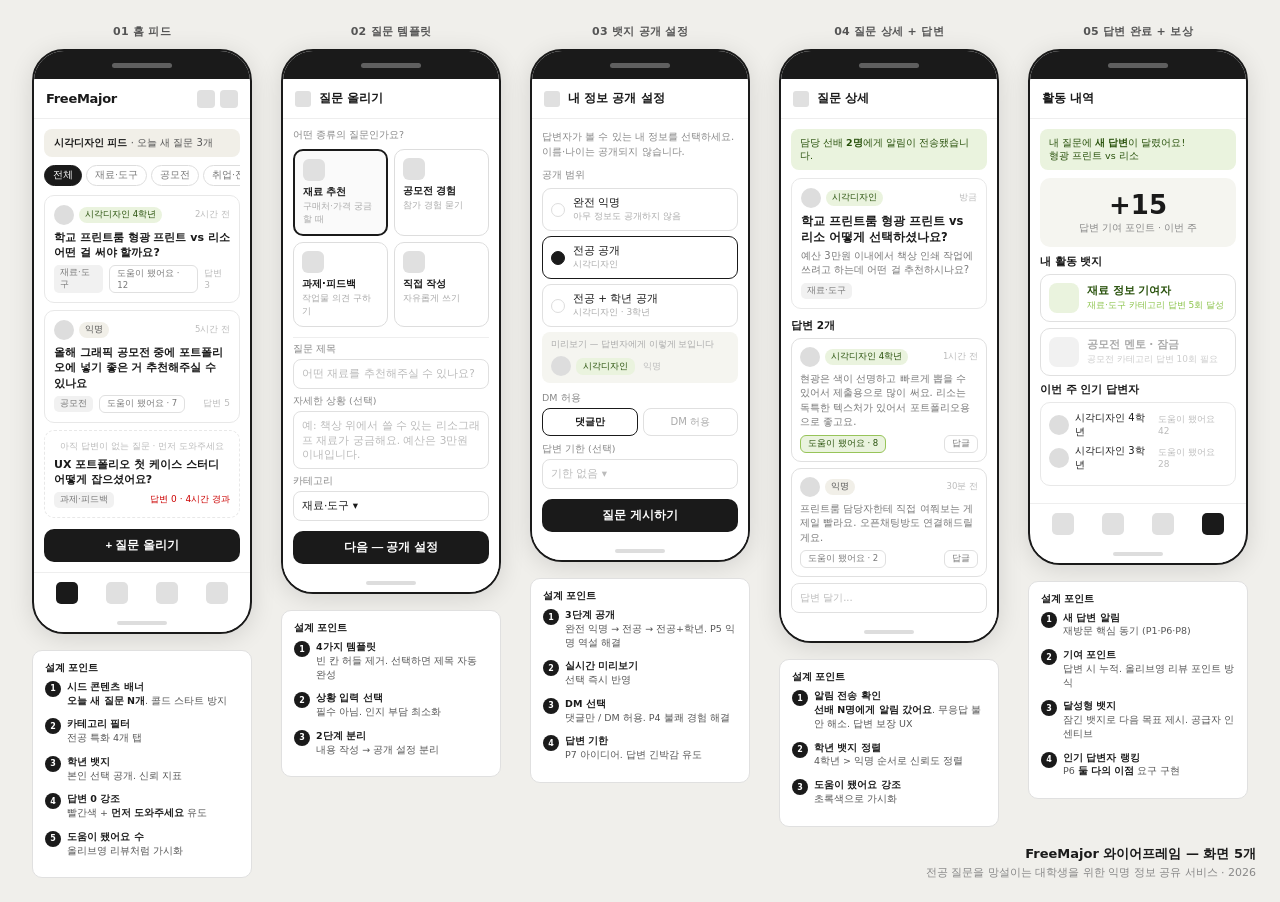
==== commit 4cdd0b9b: "Add files via upload" ====
--- a/index.html
+++ b/index.html
@@ -1,470 +1,411 @@
 <!DOCTYPE html>
 <html lang="ko">
 <head>
-  <meta charset="UTF-8"/>
-  <meta name="viewport" content="width=device-width, initial-scale=1.0"/>
-  <title>CLOCKED</title>
-  <link href="https://fonts.googleapis.com/css2?family=Bebas+Neue&family=Noto+Sans+KR:wght@300;400&family=DM+Mono:wght@400&display=swap" rel="stylesheet"/>
-  <style>
-    * { margin:0; padding:0; box-sizing:border-box; }
-
-    body {
-      background: #fff;
-      color: #111;
-      font-family: 'Noto Sans KR', sans-serif;
-      overflow-x: hidden;
-    }
-
-    .header {
-      padding: 24px 5vw 16px;
-      border-bottom: 1px solid #111;
-    }
-    .header-title {
-      font-family: 'Bebas Neue', sans-serif;
-      font-size: clamp(36px, 6.4vw, 64px);
-      letter-spacing: 2px;
-      line-height: 1;
-    }
-
-    /* ── CLOCK AREA ── */
-    /* ── RESPONSIVE ── */
-    html, body { max-width: 100%; }
-
-    .clock-wrap {
-      position: relative;
-      width: min(1000px, 100vw);
-      height: min(620px, 62vw);
-      margin: 40px auto;
-    }
-
-    .clock-face {
-      position: absolute;
-      left: 50%;
-      top: 50%;
-      width: min(720px, 72vw);
-      height: min(480px, 48vw);
-      transform: translate(-50%, -50%) rotate(-15deg);
-      border-radius: 50%;
-      border: 2px solid #111;
-    }
-
-    .clock-center {
-      position: absolute;
-      width: 8px;
-      height: 8px;
-      background: #111;
-      border-radius: 50%;
-      top: 50%;
-      left: 50%;
-      transform: translate(-50%, -50%);
-      z-index: 10;
-    }
-
-    /* time buttons — positioned relative to 900×500 wrap */
-    .time-btn {
-      position: absolute;
-      cursor: pointer;
-      text-align: center;
-      transform: translate(-50%, -50%);
-      z-index: 5;
-    }
-    .time-btn .num {
-      font-family: 'Bebas Neue', sans-serif;
-      font-size: clamp(24px, 4.8vw, 48px);
-      color: #111;
-      display: block;
-      transition: color 0.15s;
-      line-height: 1;
-    }
-    .time-btn:hover .num { color: #999; }
-    .time-btn.active .num { color: #0000ff; }
-
-    /* ── CLOCK IMAGES (placed near each time) ── */
-    .clock-img {
-      position: absolute;
-      width: min(110px, 11vw);
-      height: min(80px, 8vw);
-      display: none;
-      animation: popin 0.3s ease;
-      z-index: 4;
-    }
-    .clock-img.placed { display: block; }
-
-    @keyframes popin {
-      from { opacity:0; transform: scale(0.85); }
-      to   { opacity:1; transform: scale(1); }
-    }
-
-    .clock-img-inner {
-      width: 100%;
-      height: 100%;
-      background: #e0ddd6;
-      border: 1px solid #ccc;
-      display: flex;
-      align-items: center;
-      justify-content: center;
-      overflow: hidden;
-    }
-    .clock-img-inner img { width:100%; height:100%; object-fit:cover; display:block; }
-    .clock-img-inner span {
-      font-family: 'DM Mono', monospace;
-      font-size: 9px;
-      color: #bbb;
-      letter-spacing: 0.08em;
-    }
-
-    /* images placed between adjacent time markers */
-    #img-7pm  { left: min(285px, 28.5vw); top: min(168px, 16.8vw); transform: none; }
-    #img-11pm { left: min(490px, 49vw);   top: min(80px,  8vw);    transform: none; }
-    #img-5am  { left: min(690px, 69vw);   top: min(220px, 22vw);   transform: none; }
-    #img-10am { left: min(510px, 51vw);   top: min(430px, 43vw);   transform: none; }
-    #img-1pm  { left: min(205px, 20.5vw); top: min(340px, 34vw);   transform: none; }
-
-    /* ── PANEL ── */
-    .panel-area {
-      border-top: 1px solid #111;
-      padding: 0 5vw;
-    }
-
-    .panel { display: none; animation: up 0.25s ease; }
-    .panel.visible {
-      display: flex;
-      justify-content: center;
-    }
-    #panel-5am.visible {
-      display: flex;
-      justify-content: center;
-    }
-    @keyframes up {
-      from { opacity:0; transform:translateY(8px); }
-      to   { opacity:1; transform:translateY(0); }
-    }
-
-    .panel-meta {
-      grid-column: 1 / -1;
-      padding: 20px 0 14px;
-      display: flex;
-      justify-content: space-between;
-      align-items: center;
-    }
-    .panel-time-label {
-      font-family: 'Bebas Neue', sans-serif;
-      font-size: 40px;
-    }
-    .panel-time-label .ko {
-      font-family: 'Noto Sans KR', sans-serif;
-      font-size: 14px;
-      font-weight: 300;
-      vertical-align: middle;
-    }
-    .panel-name {
-      font-family: 'DM Mono', monospace;
-      font-size: 11px;
-      color: #888;
-      letter-spacing: 0.1em;
-    }
-
-    /* clickable image in panel */
-    .panel-img {
-      grid-column: 1;
-      width: 100%;
-      height: 200px;
-      background: #ebebeb;
-      display: flex;
-      align-items: center;
-      justify-content: center;
-      overflow: hidden;
-      cursor: pointer;
-      position: relative;
-      transition: opacity 0.2s;
-    }
-    .panel-img:hover { opacity: 0.75; }
-    .panel-img.used { opacity: 0.3; cursor: default; pointer-events: none; }
-    .panel-img img { width:100%; height:100%; object-fit:cover; }
-    .panel-img span { font-family:'DM Mono',monospace; font-size:10px; color:#bbb; letter-spacing:0.1em; }
-    .panel-img .click-hint {
-      position: absolute;
-      bottom: 8px;
-      right: 8px;
-      font-family: 'DM Mono', monospace;
-      font-size: 9px;
-      color: #888;
-      letter-spacing: 0.08em;
-      background: rgba(255,255,255,0.85);
-      padding: 2px 6px;
-    }
-
-    .panel-text { grid-column: 2 / -1; }
-    .panel-quote {
-      font-family: 'Noto Sans KR', sans-serif;
-      font-size: 12px;
-      line-height: 1.85;
-      margin-bottom: 16px;
-      font-weight: 300;
-    }
-    #panel-5am.visible {
-      display: flex;
-      justify-content: center;
-    }
-    .panel-5am-inner {
-      display: flex;
-      flex-direction: column;
-      align-items: center;
-      cursor: pointer;
-      max-width: 340px;
-      padding: 20px 0 36px;
-    }
-    .panel-5am-inner:hover .panel-img-center { opacity: 0.75; }
-    .panel-5am-inner.used .panel-img-center { opacity: 0.3; pointer-events: none; }
-    .panel-img-center {
-      width: 280px;
-      height: 200px;
-      background: #ebebeb;
-      display: flex;
-      align-items: center;
-      justify-content: center;
-      overflow: hidden;
-      position: relative;
-      transition: opacity 0.2s;
-      margin-bottom: 16px;
-    }
-    .panel-img-center img { width:100%; height:100%; object-fit:cover; }
-    .panel-img-center span { font-family:'DM Mono',monospace; font-size:10px; color:#bbb; letter-spacing:0.1em; }
-    .panel-source {
-      font-family: 'DM Mono', monospace;
-      font-size: 9px;
-      color: #aaa;
-      letter-spacing: 0.08em;
-    }
-    .panel-quote-center {
-      font-family: 'Noto Sans KR', sans-serif;
-      font-size: 12px;
-      font-weight: 300;
-      line-height: 1.85;
-      color: #222;
-      text-align: center;
-    }
-
-    /* ── LOG SECTION ── */
-    .log-area {
-      border-top: 1px solid #111;
-      padding: 24px 5vw 60px;
-      display: none;
-    }
-    .log-area.has-entries { display: block; }
-
-    .log-grid {
-      display: flex;
-      gap: 0;
-      flex-wrap: wrap;
-    }
-
-    .log-entry {
-      width: calc(100% / 5);
-      padding-right: 28px;
-      animation: up 0.3s ease;
-    }
-
-    .log-entry-time {
-      font-family: 'DM Mono', monospace;
-      font-size: 9px;
-      letter-spacing: 0.12em;
-      text-transform: uppercase;
-      color: #111;
-      display: block;
-      margin-bottom: 6px;
-      border-bottom: 1px solid #111;
-      padding-bottom: 4px;
-    }
-
-    .log-entry-quote {
-      font-family: 'Noto Sans KR', sans-serif;
-      font-size: 10px;
-      font-weight: 300;
-      line-height: 1.8;
-      color: #333;
-      margin-bottom: 6px;
-    }
-
-    .log-entry-source {
-      font-family: 'DM Mono', monospace;
-      font-size: 9px;
-      color: #aaa;
-      letter-spacing: 0.06em;
-    }
-  </style>
+<meta charset="UTF-8">
+<title>FreeMajor 와이어프레임 — 화면 5개</title>
+<style>
+*{box-sizing:border-box;margin:0;padding:0;}
+body{font-family:'Apple SD Gothic Neo','Pretendard',system-ui,sans-serif;background:#F0EFEB;padding:24px 32px;color:#1A1A1A;}
+h1{font-size:20px;font-weight:600;margin-bottom:6px;color:#1A1A1A;}
+.sub{font-size:12px;color:#888;margin-bottom:28px;}
+.stage{display:flex;align-items:flex-start;justify-content:space-between;}
+.col{display:flex;flex-direction:column;align-items:center;gap:10px;flex-shrink:0;}
+.col-label{font-size:11px;font-weight:600;color:#555;letter-spacing:.3px;}
+/* phone */
+.phone{width:220px;border:2.5px solid #1A1A1A;border-radius:32px;background:#fff;overflow:hidden;box-shadow:0 4px 24px rgba(0,0,0,.12);}
+.statusbar{height:28px;background:#1A1A1A;display:flex;align-items:center;justify-content:center;}
+.statusbar-pill{width:60px;height:5px;border-radius:3px;background:rgba(255,255,255,.3);}
+.homeind{height:18px;background:#fff;display:flex;align-items:center;justify-content:center;}
+.homeind-bar{width:50px;height:4px;border-radius:2px;background:#ddd;}
+/* nav bar */
+.pnav{height:40px;border-bottom:1px solid #eee;display:flex;align-items:center;padding:0 12px;gap:8px;}
+.pnav-logo{font-size:13px;font-weight:700;color:#1A1A1A;letter-spacing:-.3px;}
+.pnav-title{font-size:12px;font-weight:600;color:#1A1A1A;}
+.pnav-back{width:16px;height:16px;border-radius:3px;background:#e0e0e0;}
+.pnav-r{margin-left:auto;display:flex;gap:5px;}
+.pnav-icon{width:18px;height:18px;border-radius:4px;background:#e0e0e0;}
+.pbody{padding:10px;background:#fff;}
+/* elements */
+.seed{background:#F1EFE8;border-radius:8px;padding:7px 10px;margin-bottom:8px;font-size:10px;color:#555;}
+.seed b{color:#1A1A1A;font-weight:600;}
+.tags{display:flex;gap:4px;margin-bottom:9px;overflow-x:auto;}
+.tag{font-size:9.5px;padding:3px 8px;border-radius:12px;border:1px solid #ddd;color:#777;white-space:nowrap;flex-shrink:0;}
+.tag.on{background:#1A1A1A;color:#fff;border-color:#1A1A1A;}
+.card{background:#fff;border:1px solid #E8E8E8;border-radius:10px;padding:9px;margin-bottom:7px;}
+.card-top{display:flex;align-items:center;gap:5px;margin-bottom:5px;}
+.avatar{width:20px;height:20px;border-radius:50%;background:#ddd;flex-shrink:0;}
+.badge{font-size:8.5px;padding:2px 6px;border-radius:8px;background:#EAF3DE;color:#27500A;}
+.timestamp{font-size:8.5px;color:#bbb;margin-left:auto;}
+.card-title{font-size:11px;font-weight:600;color:#1A1A1A;margin-bottom:4px;line-height:1.4;}
+.card-body{font-size:10px;color:#777;line-height:1.45;margin-bottom:5px;}
+.card-bot{display:flex;align-items:center;gap:6px;}
+.cat{font-size:8.5px;padding:2px 6px;border-radius:5px;background:#F1F1F1;color:#777;}
+.helpbtn{font-size:8.5px;padding:2px 7px;border-radius:6px;border:1px solid #e0e0e0;color:#777;}
+.repcount{font-size:9px;color:#bbb;margin-left:auto;}
+.noanswer{border-style:dashed!important;}
+.noanswer-hint{font-size:9px;color:#bbb;text-align:center;margin-bottom:4px;}
+.no-rep{font-size:9px;color:#C00;margin-left:auto;}
+.writebtn{width:100%;padding:9px;background:#1A1A1A;color:#fff;border:none;border-radius:10px;font-size:11.5px;font-weight:600;margin-top:4px;}
+/* bottom nav */
+.botnav{height:42px;border-top:1px solid #eee;display:flex;align-items:center;justify-content:space-around;padding:0 8px;}
+.boticon{width:22px;height:22px;border-radius:5px;background:#e0e0e0;}
+.boticon.on{background:#1A1A1A;}
+/* templates */
+.tmpl-grid{display:grid;grid-template-columns:1fr 1fr;gap:6px;margin-bottom:10px;}
+.tmpl{border:1px solid #ddd;border-radius:10px;padding:8px;cursor:pointer;}
+.tmpl.sel{border-color:#1A1A1A;border-width:2px;background:#FAFAFA;}
+.tmpl-ico{width:22px;height:22px;border-radius:6px;background:#e0e0e0;margin-bottom:4px;}
+.tmpl-label{font-size:10px;font-weight:600;color:#1A1A1A;margin-bottom:1px;}
+.tmpl-desc{font-size:9px;color:#aaa;}
+.form-lbl{font-size:9.5px;color:#888;margin-bottom:3px;}
+.form-box{width:100%;border:1px solid #e0e0e0;border-radius:8px;padding:6px 8px;font-size:10.5px;color:#bbb;background:#fff;min-height:46px;line-height:1.4;margin-bottom:6px;}
+.form-inp{width:100%;border:1px solid #e0e0e0;border-radius:8px;padding:6px 8px;font-size:10.5px;color:#1A1A1A;background:#fff;height:30px;margin-bottom:6px;display:flex;align-items:center;}
+/* badge screen */
+.badge-opt{display:flex;align-items:center;gap:8px;padding:7px 8px;border:1px solid #e0e0e0;border-radius:9px;margin-bottom:5px;}
+.badge-opt.sel{border-color:#1A1A1A;border-width:1.5px;}
+.radio{width:14px;height:14px;border-radius:50%;border:1.5px solid #ddd;flex-shrink:0;}
+.radio.sel{background:#1A1A1A;border-color:#1A1A1A;}
+.opt-tx{font-size:10.5px;color:#1A1A1A;}
+.opt-sub{font-size:9px;color:#aaa;}
+.preview{background:#F5F5F0;border-radius:8px;padding:7px 9px;margin-bottom:9px;}
+.preview-lbl{font-size:8.5px;color:#aaa;margin-bottom:4px;}
+.preview-pill{display:inline-block;font-size:9px;padding:2px 7px;border-radius:7px;background:#EAF3DE;color:#27500A;margin-right:3px;}
+.dm-row{display:flex;gap:5px;margin-bottom:7px;}
+.dm-btn{flex:1;padding:6px;border:1px solid #e0e0e0;border-radius:8px;text-align:center;font-size:10px;color:#aaa;}
+.dm-btn.sel{border-color:#1A1A1A;border-width:1.5px;color:#1A1A1A;font-weight:600;}
+/* answer screen */
+.noti{background:#EAF3DE;border-radius:8px;padding:7px 9px;margin-bottom:8px;font-size:9.5px;color:#27500A;line-height:1.4;}
+.ans{border:1px solid #e0e0e0;border-radius:10px;padding:8px;margin-bottom:6px;}
+.ans-top{display:flex;align-items:center;gap:5px;margin-bottom:5px;}
+.helpbtn.done{background:#EAF3DE;color:#27500A;border-color:#97C459;}
+.ans-inp{width:100%;border:1px solid #e0e0e0;border-radius:8px;padding:6px 8px;font-size:10px;color:#bbb;height:30px;margin-top:4px;display:flex;align-items:center;}
+/* reward screen */
+.reward-box{background:#F5F5F0;border-radius:10px;padding:12px;margin-bottom:8px;text-align:center;}
+.reward-num{font-size:26px;font-weight:700;color:#1A1A1A;}
+.reward-lbl{font-size:9.5px;color:#888;margin-top:2px;}
+.badge-card{border:1px solid #e0e0e0;border-radius:10px;padding:8px;margin-bottom:6px;display:flex;align-items:center;gap:8px;}
+.badge-ico{width:30px;height:30px;border-radius:8px;background:#EAF3DE;flex-shrink:0;}
+.badge-ico.lock{background:#F1F1F1;}
+.badge-name{font-size:10.5px;font-weight:600;color:#27500A;margin-bottom:1px;}
+.badge-name.lock{color:#aaa;}
+.badge-sub{font-size:9px;color:#8BC34A;}
+.badge-sub.lock{color:#ccc;}
+.rank-row{display:flex;align-items:center;gap:6px;margin-bottom:5px;}
+.sect-title{font-size:10.5px;font-weight:600;color:#1A1A1A;margin:7px 0 5px;}
+.rank-score{font-size:9px;color:#bbb;margin-left:auto;}
+/* annotation */
+.anno{margin-top:6px;background:#fff;border:1px solid #E0E0E0;border-radius:10px;padding:10px 12px;width:220px;}
+.anno-title{font-size:10px;font-weight:700;color:#1A1A1A;margin-bottom:5px;}
+.anno-item{display:flex;gap:6px;align-items:flex-start;margin-bottom:10px;}
+.anno-num{width:16px;height:16px;border-radius:50%;background:#1A1A1A;color:#fff;font-size:8px;font-weight:700;display:flex;align-items:center;justify-content:center;flex-shrink:0;margin-top:1px;}
+.anno-text{font-size:9.5px;color:#555;line-height:1.45;}
+.anno-text b{color:#1A1A1A;}
+.divider{height:1px;background:#eee;margin:5px 0;}
+</style>
 </head>
 <body>
 
-<div class="header">
-  <div class="header-title">CLOCK<span id="ed-reveal" style="opacity:0; transition: opacity 0.6s ease;">ED</span></div>
-</div>
-
-<div class="clock-wrap">
-  <div class="clock-face"></div>
-  <div class="clock-center"></div>
-
-  <!-- TIME BUTTONS -->
-  <div class="time-btn" style="left:72%;top:62%;" onclick="openPanel('10am', this)">
-    <span class="num">10AM</span>
-  </div>
-  <div class="time-btn" style="left:42%;top:24%;" onclick="openPanel('11pm', this)">
-    <span class="num">11PM</span>
-  </div>
-  <div class="time-btn" style="left:38%;top:76%;" onclick="openPanel('1pm', this)">
-    <span class="num">1PM</span>
-  </div>
-  <div class="time-btn" style="left:26%;top:44%;" onclick="openPanel('7pm', this)">
-    <span class="num">7PM</span>
-  </div>
-  <div class="time-btn" style="left:69%;top:28%;" onclick="openPanel('5am', this)">
-    <span class="num">5AM</span>
-  </div>
-
-  <!-- CLOCK IMAGES (hidden until placed) -->
-  <div class="clock-img" id="img-10am">
-    <div class="clock-img-inner">
-      <!-- <img src="10am.jpg" alt=""> -->
-      <span>10AM</span>
-    </div>
-  </div>
-  <div class="clock-img" id="img-11pm">
-    <div class="clock-img-inner">
-      <!-- <img src="11pm.jpg" alt=""> -->
-      <span>11PM</span>
-    </div>
-  </div>
-  <div class="clock-img" id="img-1pm">
-    <div class="clock-img-inner">
-      <!-- <img src="1pm.jpg" alt=""> -->
-      <span>1PM</span>
-    </div>
-  </div>
-  <div class="clock-img" id="img-7pm">
-    <div class="clock-img-inner">
-      <!-- <img src="7pm.jpg" alt=""> -->
-      <span>7PM</span>
-    </div>
-  </div>
-  <div class="clock-img" id="img-5am">
-    <div class="clock-img-inner">
-      <!-- <img src="5am.jpg" alt=""> -->
-      <span>5AM</span>
-    </div>
-  </div>
-</div>
-
-<!-- PANELS -->
-<div class="panel-area">
-
-  <div class="panel" id="panel-10am">
-    <div class="panel-5am-inner" onclick="placeImage('10am', this)">
-      <div class="panel-img-center">
-        <!-- <img src="10am.jpg" alt=""> -->
-        <span>이미지</span>
-        <div class="click-hint">클릭하면 시계에 배치</div>
-      </div>
-      <p class="panel-quote-center">나쁜 짓을 한 게 아니라 나쁜 일이 벌어진 거니까.</p>
-    </div>
-  </div>
-
-  <div class="panel" id="panel-1pm">
-    <div class="panel-5am-inner" onclick="placeImage('1pm', this)">
-      <div class="panel-img-center">
-        <!-- <img src="1pm.jpg" alt=""> -->
-        <span>이미지</span>
-        <div class="click-hint">클릭하면 시계에 배치</div>
-      </div>
-      <p class="panel-quote-center">악재가 꼭 악재만은 아니라고... 결과적으로 자력으로 다시 일어났기 때문에 주변국에 굽실거리지 않아도 되니 긍정적인 면도 있을 겁니다.</p>
-    </div>
-  </div>
-
-  <div class="panel" id="panel-7pm">
-    <div class="panel-5am-inner" onclick="placeImage('7pm', this)">
-      <div class="panel-img-center">
-        <!-- <img src="7pm.jpg" alt=""> -->
-        <span>이미지</span>
-        <div class="click-hint">클릭하면 시계에 배치</div>
-      </div>
-      <p class="panel-quote-center">넌 어디든 갈 수 있어. 네가 조금만 더 크면.. 네가 네 집도, 동네도.. 같이 살 사람도 고를 수 있어.</p>
-    </div>
-  </div>
-
-  <div class="panel" id="panel-11pm">
-    <div class="panel-5am-inner" onclick="placeImage('11pm', this)">
-      <div class="panel-img-center">
-        <!-- <img src="11pm.jpg" alt=""> -->
-        <span>이미지</span>
-        <div class="click-hint">클릭하면 시계에 배치</div>
-      </div>
-      <p class="panel-quote-center">이하나: ㅋㅋ 좀 저 나이에 저러면 한심해보이긴함…<br>ㄴ 우리 모두 누구나 잘 모르는 영역이 있는 법이져… 예를 들어 하나 님이 띄어쓰기를 못하는 것처럼.</p>
-    </div>
-  </div>
-
-  <div class="panel" id="panel-5am">
-    <div class="panel-5am-inner" onclick="placeImage('5am', this)">
-      <div class="panel-img-center">
-        <!-- <img src="5am.jpg" alt=""> -->
-        <span>이미지</span>
-        <div class="click-hint">클릭하면 시계에 배치</div>
-      </div>
-      <p class="panel-quote-center">그 누구의 잘못이 아님에도 나는 아플 수 있습니다. 그럴 땐 아픈 게 지나갈 때까지 다른 걸 하면 됩니다.</p>
-    </div>
-  </div>
-
-</div>
-
-<div class="log-area" id="log-area">
-  <div class="log-grid" id="log-grid"></div>
-</div>
-
-<script>
-  const clicked = new Set();
-
-  const logData = {
-    '10am': { time: '10AM', name: '눈 떠', quote: '나쁜 짓을 한 게 아니라 나쁜 일이 벌어진 거니까.', source: '유튜브 댓글 / 아이와 장식장 영상' },
-    '1pm':  { time: '1PM',  name: '버텨라', quote: '악재가 꼭 악재만은 아니라고... 결과적으로 자력으로 다시 일어났기 때문에 주변국에 굽실거리지 않아도 되니 긍정적인 면도 있을 겁니다.', source: '유튜브 댓글 / IMF 관련 영상' },
-    '7pm':  { time: '7PM',  name: '집가자', quote: '넌 어디든 갈 수 있어. 네가 조금만 더 크면.. 네가 네 집도, 동네도.. 같이 살 사람도 고를 수 있어.', source: '네이버 웹툰 / 집이 없어' },
-    '11pm': { time: '11PM', name: 'karma 실현시간', quote: '이하나: ㅋㅋ 좀 저 나이에 저러면 한심해보이긴함… ㄴ 우리 모두 누구나 잘 모르는 영역이 있는 법이져… 예를 들어 하나 님이 띄어쓰기를 못하는 것처럼.', source: '유튜브 댓글' },
-    '5am':  { time: '5AM',  name: '자면 큰일남', quote: '그 누구의 잘못이 아님에도 나는 아플 수 있습니다. 그럴 땐 아픈 게 지나갈 때까지 다른 걸 하면 됩니다.', source: '네이버 웹툰 / 썩은 핑크의 법칙' },
-  };
-
-  function openPanel(id, btn) {
-    document.querySelectorAll('.panel').forEach(p => p.classList.remove('visible'));
-    document.querySelectorAll('.time-btn').forEach(b => b.classList.remove('active'));
-    document.getElementById('panel-' + id).classList.add('visible');
-    btn.classList.add('active');
-    document.querySelector('.panel-area').scrollIntoView({ behavior: 'smooth', block: 'start' });
-
-    clicked.add(id);
-    const opacity = Math.pow(clicked.size / 5, 2);
-    document.getElementById('ed-reveal').style.opacity = opacity;
-  }
-
-  function placeImage(id, imgEl) {
-    if (imgEl.classList.contains('used')) return;
-    imgEl.classList.add('used');
-    const clockImg = document.getElementById('img-' + id);
-    clockImg.classList.add('placed');
-
-    // close panel
-    document.querySelectorAll('.panel').forEach(p => p.classList.remove('visible'));
-    document.querySelectorAll('.time-btn').forEach(b => b.classList.remove('active'));
-
-    // add log entry
-    const d = logData[id];
-    const entry = document.createElement('div');
-    entry.className = 'log-entry';
-    entry.innerHTML = `
-      <span class="log-entry-time">${d.time} — ${d.name}</span>
-      <p class="log-entry-quote">${d.quote}</p>
-      <p class="log-entry-source">${d.source}</p>
-    `;
-    document.getElementById('log-grid').appendChild(entry);
-    document.getElementById('log-area').classList.add('has-entries');
-
-    document.querySelector('.clock-wrap').scrollIntoView({ behavior: 'smooth', block: 'center' });
-  }
-</script>
+
+<div class="stage">
+
+<!-- 01 홈 피드 -->
+<div class="col">
+  <div class="col-label">01 홈 피드</div>
+  <div class="phone">
+    <div class="statusbar"><div class="statusbar-pill"></div></div>
+    <div class="pnav">
+      <span class="pnav-logo">FreeMajor</span>
+      <div class="pnav-r"><div class="pnav-icon"></div><div class="pnav-icon"></div></div>
+    </div>
+    <div class="pbody">
+      <div class="seed"><b>시각디자인 피드</b> · 오늘 새 질문 3개</div>
+      <div class="tags">
+        <div class="tag on">전체</div>
+        <div class="tag">재료·도구</div>
+        <div class="tag">공모전</div>
+        <div class="tag">취업·진로</div>
+        <div class="tag">과제·피드백</div>
+      </div>
+      <div class="card">
+        <div class="card-top">
+          <div class="avatar"></div>
+          <span class="badge">시각디자인 4학년</span>
+          <span class="timestamp">2시간 전</span>
+        </div>
+        <div class="card-title">학교 프린트룸 형광 프린트 vs 리소 어떤 걸 써야 할까요?</div>
+        <div class="card-bot">
+          <span class="cat">재료·도구</span>
+          <span class="helpbtn">도움이 됐어요 · 12</span>
+          <span class="repcount">답변 3</span>
+        </div>
+      </div>
+      <div class="card">
+        <div class="card-top">
+          <div class="avatar"></div>
+          <span class="badge" style="background:#F1EFE8;color:#555;">익명</span>
+          <span class="timestamp">5시간 전</span>
+        </div>
+        <div class="card-title">올해 그래픽 공모전 중에 포트폴리오에 넣기 좋은 거 추천해주실 수 있나요</div>
+        <div class="card-bot">
+          <span class="cat">공모전</span>
+          <span class="helpbtn">도움이 됐어요 · 7</span>
+          <span class="repcount">답변 5</span>
+        </div>
+      </div>
+      <div class="card noanswer">
+        <div class="noanswer-hint">아직 답변이 없는 질문 · 먼저 도와주세요</div>
+        <div class="card-title">UX 포트폴리오 첫 케이스 스터디 어떻게 잡으셨어요?</div>
+        <div class="card-bot">
+          <span class="cat">과제·피드백</span>
+          <span class="no-rep">답변 0 · 4시간 경과</span>
+        </div>
+      </div>
+      <button class="writebtn">+ 질문 올리기</button>
+    </div>
+    <div class="botnav">
+      <div class="boticon on"></div>
+      <div class="boticon"></div>
+      <div class="boticon"></div>
+      <div class="boticon"></div>
+    </div>
+    <div class="homeind"><div class="homeind-bar"></div></div>
+  </div>
+  <div class="anno">
+    <div class="anno-title">설계 포인트</div>
+    <div class="anno-item"><div class="anno-num">1</div><div class="anno-text"><b>시드 콘텐츠 배너</b><br><b>오늘 새 질문 N개</b>. 콜드 스타트 방지</div></div>
+    <div class="anno-item"><div class="anno-num">2</div><div class="anno-text"><b>카테고리 필터</b><br>전공 특화 4개 탭</div></div>
+    <div class="anno-item"><div class="anno-num">3</div><div class="anno-text"><b>학년 뱃지</b><br>본인 선택 공개. 신뢰 지표</div></div>
+    <div class="anno-item"><div class="anno-num">4</div><div class="anno-text"><b>답변 0 강조</b><br>빨간색 + <b>먼저 도와주세요</b> 유도</div></div>
+    <div class="anno-item"><div class="anno-num">5</div><div class="anno-text"><b>도움이 됐어요 수</b><br>올리브영 리뷰처럼 가시화</div></div>
+  </div>
+</div>
+
+<!-- 02 질문 템플릿 -->
+<div class="col">
+  <div class="col-label">02 질문 템플릿</div>
+  <div class="phone">
+    <div class="statusbar"><div class="statusbar-pill"></div></div>
+    <div class="pnav">
+      <div class="pnav-back"></div>
+      <span class="pnav-title">질문 올리기</span>
+    </div>
+    <div class="pbody">
+      <div class="form-lbl" style="margin-bottom:7px;">어떤 종류의 질문인가요?</div>
+      <div class="tmpl-grid">
+        <div class="tmpl sel">
+          <div class="tmpl-ico"></div>
+          <div class="tmpl-label">재료 추천</div>
+          <div class="tmpl-desc">구매처·가격 궁금할 때</div>
+        </div>
+        <div class="tmpl">
+          <div class="tmpl-ico"></div>
+          <div class="tmpl-label">공모전 경험</div>
+          <div class="tmpl-desc">참가 경험 묻기</div>
+        </div>
+        <div class="tmpl">
+          <div class="tmpl-ico"></div>
+          <div class="tmpl-label">과제·피드백</div>
+          <div class="tmpl-desc">작업물 의견 구하기</div>
+        </div>
+        <div class="tmpl">
+          <div class="tmpl-ico"></div>
+          <div class="tmpl-label">직접 작성</div>
+          <div class="tmpl-desc">자유롭게 쓰기</div>
+        </div>
+      </div>
+      <div class="divider"></div>
+      <div class="form-lbl">질문 제목</div>
+      <div class="form-inp" style="color:#bbb;">어떤 재료를 추천해주실 수 있나요?</div>
+      <div class="form-lbl">자세한 상황 (선택)</div>
+      <div class="form-box">예: 책상 위에서 쓸 수 있는 리소그래프 재료가 궁금해요. 예산은 3만원 이내입니다.</div>
+      <div class="form-lbl">카테고리</div>
+      <div class="form-inp">재료·도구 ▾</div>
+      <button class="writebtn">다음 — 공개 설정</button>
+    </div>
+    <div class="homeind"><div class="homeind-bar"></div></div>
+  </div>
+  <div class="anno">
+    <div class="anno-title">설계 포인트</div>
+    <div class="anno-item"><div class="anno-num">1</div><div class="anno-text"><b>4가지 템플릿</b><br>빈 칸 허들 제거. 선택하면 제목 자동 완성</div></div>
+    <div class="anno-item"><div class="anno-num">2</div><div class="anno-text"><b>상황 입력 선택</b><br>필수 아님. 인지 부담 최소화</div></div>
+    <div class="anno-item"><div class="anno-num">3</div><div class="anno-text"><b>2단계 분리</b><br>내용 작성 → 공개 설정 분리</div></div>
+  </div>
+</div>
+
+<!-- 03 뱃지 공개 설정 -->
+<div class="col">
+  <div class="col-label">03 뱃지 공개 설정</div>
+  <div class="phone">
+    <div class="statusbar"><div class="statusbar-pill"></div></div>
+    <div class="pnav">
+      <div class="pnav-back"></div>
+      <span class="pnav-title">내 정보 공개 설정</span>
+    </div>
+    <div class="pbody">
+      <div style="font-size:10px;color:#888;margin-bottom:10px;line-height:1.5;">답변자가 볼 수 있는 내 정보를 선택하세요.<br>이름·나이는 공개되지 않습니다.</div>
+      <div class="form-lbl" style="margin-bottom:6px;">공개 범위</div>
+      <div class="badge-opt">
+        <div class="radio"></div>
+        <div><div class="opt-tx">완전 익명</div><div class="opt-sub">아무 정보도 공개하지 않음</div></div>
+      </div>
+      <div class="badge-opt sel">
+        <div class="radio sel"></div>
+        <div><div class="opt-tx">전공 공개</div><div class="opt-sub">시각디자인</div></div>
+      </div>
+      <div class="badge-opt">
+        <div class="radio"></div>
+        <div><div class="opt-tx">전공 + 학년 공개</div><div class="opt-sub">시각디자인 · 3학년</div></div>
+      </div>
+      <div class="preview">
+        <div class="preview-lbl">미리보기 — 답변자에게 이렇게 보입니다</div>
+        <div style="display:flex;align-items:center;gap:5px;margin-top:5px;">
+          <div class="avatar"></div>
+          <span class="preview-pill">시각디자인</span>
+          <span style="font-size:9px;color:#bbb;">익명</span>
+        </div>
+      </div>
+      <div class="form-lbl">DM 허용</div>
+      <div class="dm-row">
+        <div class="dm-btn sel">댓글만</div>
+        <div class="dm-btn">DM 허용</div>
+      </div>
+      <div class="form-lbl">답변 기한 (선택)</div>
+      <div class="form-inp" style="color:#bbb;">기한 없음 ▾</div>
+      <button class="writebtn">질문 게시하기</button>
+    </div>
+    <div class="homeind"><div class="homeind-bar"></div></div>
+  </div>
+  <div class="anno">
+    <div class="anno-title">설계 포인트</div>
+    <div class="anno-item"><div class="anno-num">1</div><div class="anno-text"><b>3단계 공개</b><br>완전 익명 → 전공 → 전공+학년. P5 익명 역설 해결</div></div>
+    <div class="anno-item"><div class="anno-num">2</div><div class="anno-text"><b>실시간 미리보기</b><br>선택 즉시 반영</div></div>
+    <div class="anno-item"><div class="anno-num">3</div><div class="anno-text"><b>DM 선택</b><br>댓글만 / DM 허용. P4 불쾌 경험 해결</div></div>
+    <div class="anno-item"><div class="anno-num">4</div><div class="anno-text"><b>답변 기한</b><br>P7 아이디어. 답변 긴박감 유도</div></div>
+  </div>
+</div>
+
+<!-- 04 질문 상세 + 답변 -->
+<div class="col">
+  <div class="col-label">04 질문 상세 + 답변</div>
+  <div class="phone">
+    <div class="statusbar"><div class="statusbar-pill"></div></div>
+    <div class="pnav">
+      <div class="pnav-back"></div>
+      <span class="pnav-title">질문 상세</span>
+    </div>
+    <div class="pbody">
+      <div class="noti">담당 선배 <b>2명</b>에게 알림이 전송됐습니다.</div>
+      <div class="card" style="margin-bottom:10px;">
+        <div class="card-top">
+          <div class="avatar"></div>
+          <span class="badge">시각디자인</span>
+          <span class="timestamp">방금</span>
+        </div>
+        <div class="card-title" style="font-size:11.5px;">학교 프린트룸 형광 프린트 vs 리소 어떻게 선택하셨나요?</div>
+        <div class="card-body">예산 3만원 이내에서 책상 인쇄 작업에 쓰려고 하는데 어떤 걸 추천하시나요?</div>
+        <div class="card-bot"><span class="cat">재료·도구</span></div>
+      </div>
+      <div style="font-size:10.5px;font-weight:600;margin-bottom:5px;">답변 2개</div>
+      <div class="ans">
+        <div class="ans-top">
+          <div class="avatar"></div>
+          <span class="badge">시각디자인 4학년</span>
+          <span class="timestamp">1시간 전</span>
+        </div>
+        <div class="card-body">현광은 색이 선명하고 빠르게 뽑을 수 있어서 제출용으로 많이 써요. 리소는 독특한 텍스처가 있어서 포트폴리오용으로 좋고요.</div>
+        <div class="card-bot">
+          <span class="helpbtn done">도움이 됐어요 · 8</span>
+          <span class="helpbtn" style="margin-left:auto;">답글</span>
+        </div>
+      </div>
+      <div class="ans">
+        <div class="ans-top">
+          <div class="avatar"></div>
+          <span class="badge" style="background:#F1EFE8;color:#555;">익명</span>
+          <span class="timestamp">30분 전</span>
+        </div>
+        <div class="card-body">프린트룸 담당자한테 직접 여쭤보는 게 제일 빨라요. 오픈채팅방도 연결해드릴게요.</div>
+        <div class="card-bot">
+          <span class="helpbtn">도움이 됐어요 · 2</span>
+          <span class="helpbtn" style="margin-left:auto;">답글</span>
+        </div>
+      </div>
+      <div class="ans-inp">답변 달기...</div>
+    </div>
+    <div class="homeind"><div class="homeind-bar"></div></div>
+  </div>
+  <div class="anno">
+    <div class="anno-title">설계 포인트</div>
+    <div class="anno-item"><div class="anno-num">1</div><div class="anno-text"><b>알림 전송 확인</b><br><b>선배 N명에게 알림 갔어요</b>. 무응답 불안 해소. 답변 보장 UX</div></div>
+    <div class="anno-item"><div class="anno-num">2</div><div class="anno-text"><b>학년 뱃지 정렬</b><br>4학년 > 익명 순서로 신뢰도 정렬</div></div>
+    <div class="anno-item"><div class="anno-num">3</div><div class="anno-text"><b>도움이 됐어요 강조</b><br>초록색으로 가시화</div></div>
+  </div>
+</div>
+
+<!-- 05 답변 완료 + 보상 -->
+<div class="col">
+  <div class="col-label">05 답변 완료 + 보상</div>
+  <div class="phone">
+    <div class="statusbar"><div class="statusbar-pill"></div></div>
+    <div class="pnav">
+      <span class="pnav-title">활동 내역</span>
+    </div>
+    <div class="pbody">
+      <div class="noti">내 질문에 <b>새 답변</b>이 달렸어요!<br>형광 프린트 vs 리소</div>
+      <div class="reward-box">
+        <div class="reward-num">+15</div>
+        <div class="reward-lbl">답변 기여 포인트 · 이번 주</div>
+      </div>
+      <div class="sect-title">내 활동 뱃지</div>
+      <div class="badge-card">
+        <div class="badge-ico"></div>
+        <div>
+          <div class="badge-name">재료 정보 기여자</div>
+          <div class="badge-sub">재료·도구 카테고리 답변 5회 달성</div>
+        </div>
+      </div>
+      <div class="badge-card">
+        <div class="badge-ico lock"></div>
+        <div>
+          <div class="badge-name lock">공모전 멘토 · 잠금</div>
+          <div class="badge-sub lock">공모전 카테고리 답변 10회 필요</div>
+        </div>
+      </div>
+      <div class="sect-title">이번 주 인기 답변자</div>
+      <div class="card" style="padding:8px;">
+        <div class="rank-row">
+          <div class="avatar"></div>
+          <span style="font-size:10px;color:#1A1A1A;">시각디자인 4학년</span>
+          <span class="rank-score">도움이 됐어요 42</span>
+        </div>
+        <div class="rank-row">
+          <div class="avatar"></div>
+          <span style="font-size:10px;color:#1A1A1A;">시각디자인 3학년</span>
+          <span class="rank-score">도움이 됐어요 28</span>
+        </div>
+      </div>
+    </div>
+    <div class="botnav">
+      <div class="boticon"></div>
+      <div class="boticon"></div>
+      <div class="boticon"></div>
+      <div class="boticon on"></div>
+    </div>
+    <div class="homeind"><div class="homeind-bar"></div></div>
+  </div>
+  <div class="anno">
+    <div class="anno-title">설계 포인트</div>
+    <div class="anno-item"><div class="anno-num">1</div><div class="anno-text"><b>새 답변 알림</b><br>재방문 핵심 동기 (P1·P6·P8)</div></div>
+    <div class="anno-item"><div class="anno-num">2</div><div class="anno-text"><b>기여 포인트</b><br>답변 시 누적. 올리브영 리뷰 포인트 방식</div></div>
+    <div class="anno-item"><div class="anno-num">3</div><div class="anno-text"><b>달성형 뱃지</b><br>잠긴 뱃지로 다음 목표 제시. 공급자 인센티브</div></div>
+    <div class="anno-item"><div class="anno-num">4</div><div class="anno-text"><b>인기 답변자 랭킹</b><br>P6 <b>둘 다의 이점</b> 요구 구현</div></div>
+  </div>
+</div>
+
+</div>
+<div style="position:fixed;bottom:20px;right:24px;text-align:right;pointer-events:none;">
+  <div style="font-size:13px;font-weight:600;color:#1A1A1A;margin-bottom:2px;">FreeMajor 와이어프레임 — 화면 5개</div>
+  <div style="font-size:11px;color:#888;">전공 질문을 망설이는 대학생을 위한 익명 정보 공유 서비스 · 2026</div>
+</div>
 </body>
 </html>
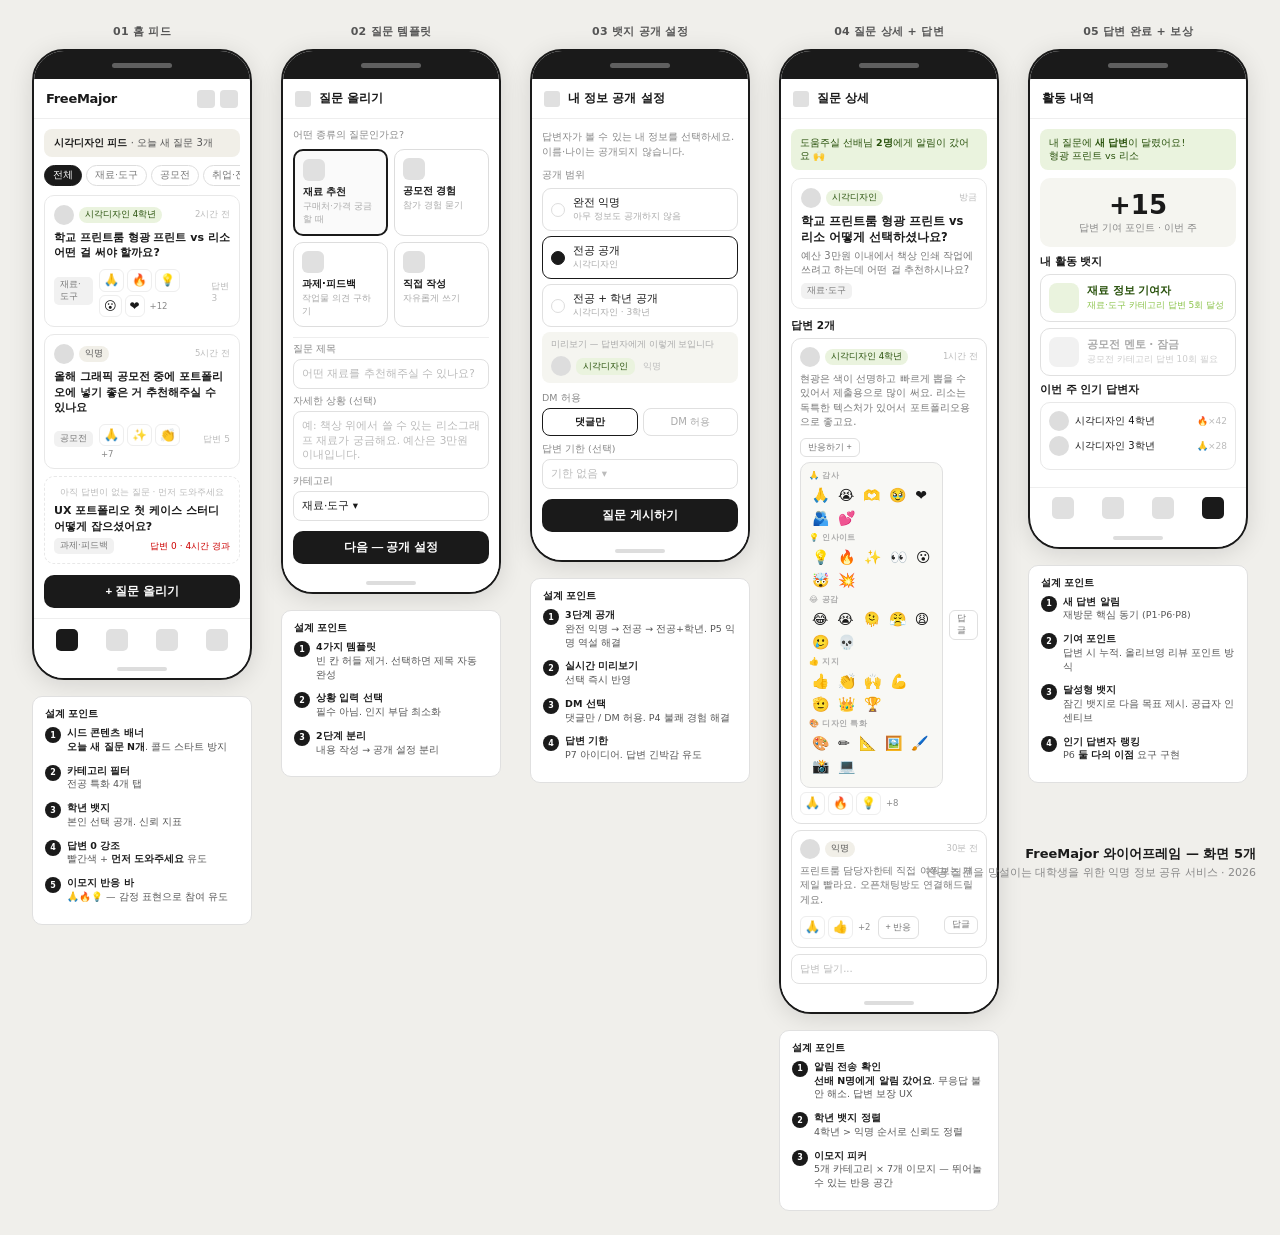
==== commit 12eac8b4: "Add files via upload" ====
--- a/index.html
+++ b/index.html
@@ -41,6 +41,17 @@
 .card-bot{display:flex;align-items:center;gap:6px;}
 .cat{font-size:8.5px;padding:2px 6px;border-radius:5px;background:#F1F1F1;color:#777;}
 .helpbtn{font-size:8.5px;padding:2px 7px;border-radius:6px;border:1px solid #e0e0e0;color:#777;}
+.emoji-bar{display:flex;gap:3px;flex-wrap:wrap;margin-top:4px;}
+.emoji-btn{font-size:12px;padding:2px 4px;border-radius:6px;border:1px solid #eee;background:#fff;cursor:pointer;line-height:1.4;}
+.emoji-btn:hover{background:#F5F5F0;}
+.emoji-count{font-size:8.5px;color:#888;align-self:center;margin-left:2px;}
+.emoji-picker{background:#F8F8F5;border:1px solid #e0e0e0;border-radius:10px;padding:7px 8px;margin-top:5px;}
+.emoji-cat{font-size:8px;color:#aaa;margin-bottom:4px;font-weight:600;letter-spacing:.3px;}
+.emoji-row{display:flex;flex-wrap:wrap;gap:3px;margin-bottom:4px;}
+.epick{font-size:14px;padding:2px 3px;border-radius:5px;cursor:pointer;border:none;background:transparent;}
+.epick:hover{background:#E8E8E4;}
+.pick-open{font-size:9px;padding:2px 7px;border-radius:6px;border:1px solid #e0e0e0;color:#777;background:#fff;cursor:pointer;}
+
 .repcount{font-size:9px;color:#bbb;margin-left:auto;}
 .noanswer{border-style:dashed!important;}
 .noanswer-hint{font-size:9px;color:#bbb;text-align:center;margin-bottom:4px;}
@@ -135,7 +146,7 @@
         <div class="card-title">학교 프린트룸 형광 프린트 vs 리소 어떤 걸 써야 할까요?</div>
         <div class="card-bot">
           <span class="cat">재료·도구</span>
-          <span class="helpbtn">도움이 됐어요 · 12</span>
+          <div class="emoji-bar"><span class="emoji-btn">🙏</span><span class="emoji-btn">🔥</span><span class="emoji-btn">💡</span><span class="emoji-btn">😮</span><span class="emoji-btn">❤️</span><span class="emoji-count">+12</span></div>
           <span class="repcount">답변 3</span>
         </div>
       </div>
@@ -148,7 +159,7 @@
         <div class="card-title">올해 그래픽 공모전 중에 포트폴리오에 넣기 좋은 거 추천해주실 수 있나요</div>
         <div class="card-bot">
           <span class="cat">공모전</span>
-          <span class="helpbtn">도움이 됐어요 · 7</span>
+          <div class="emoji-bar"><span class="emoji-btn">🙏</span><span class="emoji-btn">✨</span><span class="emoji-btn">👏</span><span class="emoji-count">+7</span></div>
           <span class="repcount">답변 5</span>
         </div>
       </div>
@@ -176,7 +187,7 @@
     <div class="anno-item"><div class="anno-num">2</div><div class="anno-text"><b>카테고리 필터</b><br>전공 특화 4개 탭</div></div>
     <div class="anno-item"><div class="anno-num">3</div><div class="anno-text"><b>학년 뱃지</b><br>본인 선택 공개. 신뢰 지표</div></div>
     <div class="anno-item"><div class="anno-num">4</div><div class="anno-text"><b>답변 0 강조</b><br>빨간색 + <b>먼저 도와주세요</b> 유도</div></div>
-    <div class="anno-item"><div class="anno-num">5</div><div class="anno-text"><b>도움이 됐어요 수</b><br>올리브영 리뷰처럼 가시화</div></div>
+    <div class="anno-item"><div class="anno-num">5</div><div class="anno-text"><b>이모지 반응 바</b><br>🙏🔥💡 — 감정 표현으로 참여 유도</div></div>
   </div>
 </div>
 
@@ -294,7 +305,7 @@
       <span class="pnav-title">질문 상세</span>
     </div>
     <div class="pbody">
-      <div class="noti">담당 선배 <b>2명</b>에게 알림이 전송됐습니다.</div>
+      <div class="noti">도움주실 선배님 <b>2명</b>에게 알림이 갔어요 🙌</div>
       <div class="card" style="margin-bottom:10px;">
         <div class="card-top">
           <div class="avatar"></div>
@@ -314,7 +325,22 @@
         </div>
         <div class="card-body">현광은 색이 선명하고 빠르게 뽑을 수 있어서 제출용으로 많이 써요. 리소는 독특한 텍스처가 있어서 포트폴리오용으로 좋고요.</div>
         <div class="card-bot">
-          <span class="helpbtn done">도움이 됐어요 · 8</span>
+          <div>
+              <button class="pick-open">반응하기 +</button>
+              <div class="emoji-picker">
+                <div class="emoji-cat">🙏 감사</div>
+                <div class="emoji-row"><span class="epick">🙏</span><span class="epick">😭</span><span class="epick">🫶</span><span class="epick">🥹</span><span class="epick">❤️</span><span class="epick">🫂</span><span class="epick">💕</span></div>
+                <div class="emoji-cat">💡 인사이트</div>
+                <div class="emoji-row"><span class="epick">💡</span><span class="epick">🔥</span><span class="epick">✨</span><span class="epick">👀</span><span class="epick">😮</span><span class="epick">🤯</span><span class="epick">💥</span></div>
+                <div class="emoji-cat">😂 공감</div>
+                <div class="emoji-row"><span class="epick">😂</span><span class="epick">😭</span><span class="epick">🫠</span><span class="epick">😤</span><span class="epick">😩</span><span class="epick">🥲</span><span class="epick">💀</span></div>
+                <div class="emoji-cat">👍 지지</div>
+                <div class="emoji-row"><span class="epick">👍</span><span class="epick">👏</span><span class="epick">🙌</span><span class="epick">💪</span><span class="epick">🫡</span><span class="epick">👑</span><span class="epick">🏆</span></div>
+                <div class="emoji-cat">🎨 디자인 특화</div>
+                <div class="emoji-row"><span class="epick">🎨</span><span class="epick">✏️</span><span class="epick">📐</span><span class="epick">🖼️</span><span class="epick">🖌️</span><span class="epick">📸</span><span class="epick">💻</span></div>
+              </div>
+              <div class="emoji-bar" style="margin-top:4px;"><span class="emoji-btn">🙏</span><span class="emoji-btn">🔥</span><span class="emoji-btn">💡</span><span class="emoji-count">+8</span></div>
+            </div>
           <span class="helpbtn" style="margin-left:auto;">답글</span>
         </div>
       </div>
@@ -326,7 +352,7 @@
         </div>
         <div class="card-body">프린트룸 담당자한테 직접 여쭤보는 게 제일 빨라요. 오픈채팅방도 연결해드릴게요.</div>
         <div class="card-bot">
-          <span class="helpbtn">도움이 됐어요 · 2</span>
+          <div class="emoji-bar"><span class="emoji-btn">🙏</span><span class="emoji-btn">👍</span><span class="emoji-count">+2</span><button class="pick-open" style="margin-left:4px;">+ 반응</button></div>
           <span class="helpbtn" style="margin-left:auto;">답글</span>
         </div>
       </div>
@@ -338,7 +364,7 @@
     <div class="anno-title">설계 포인트</div>
     <div class="anno-item"><div class="anno-num">1</div><div class="anno-text"><b>알림 전송 확인</b><br><b>선배 N명에게 알림 갔어요</b>. 무응답 불안 해소. 답변 보장 UX</div></div>
     <div class="anno-item"><div class="anno-num">2</div><div class="anno-text"><b>학년 뱃지 정렬</b><br>4학년 > 익명 순서로 신뢰도 정렬</div></div>
-    <div class="anno-item"><div class="anno-num">3</div><div class="anno-text"><b>도움이 됐어요 강조</b><br>초록색으로 가시화</div></div>
+    <div class="anno-item"><div class="anno-num">3</div><div class="anno-text"><b>이모지 피커</b><br>5개 카테고리 × 7개 이모지 — 뛰어놀 수 있는 반응 공간</div></div>
   </div>
 </div>
 
@@ -376,12 +402,12 @@
         <div class="rank-row">
           <div class="avatar"></div>
           <span style="font-size:10px;color:#1A1A1A;">시각디자인 4학년</span>
-          <span class="rank-score">도움이 됐어요 42</span>
+          <span class="rank-score">🔥×42</span>
         </div>
         <div class="rank-row">
           <div class="avatar"></div>
           <span style="font-size:10px;color:#1A1A1A;">시각디자인 3학년</span>
-          <span class="rank-score">도움이 됐어요 28</span>
+          <span class="rank-score">🙏×28</span>
         </div>
       </div>
     </div>
